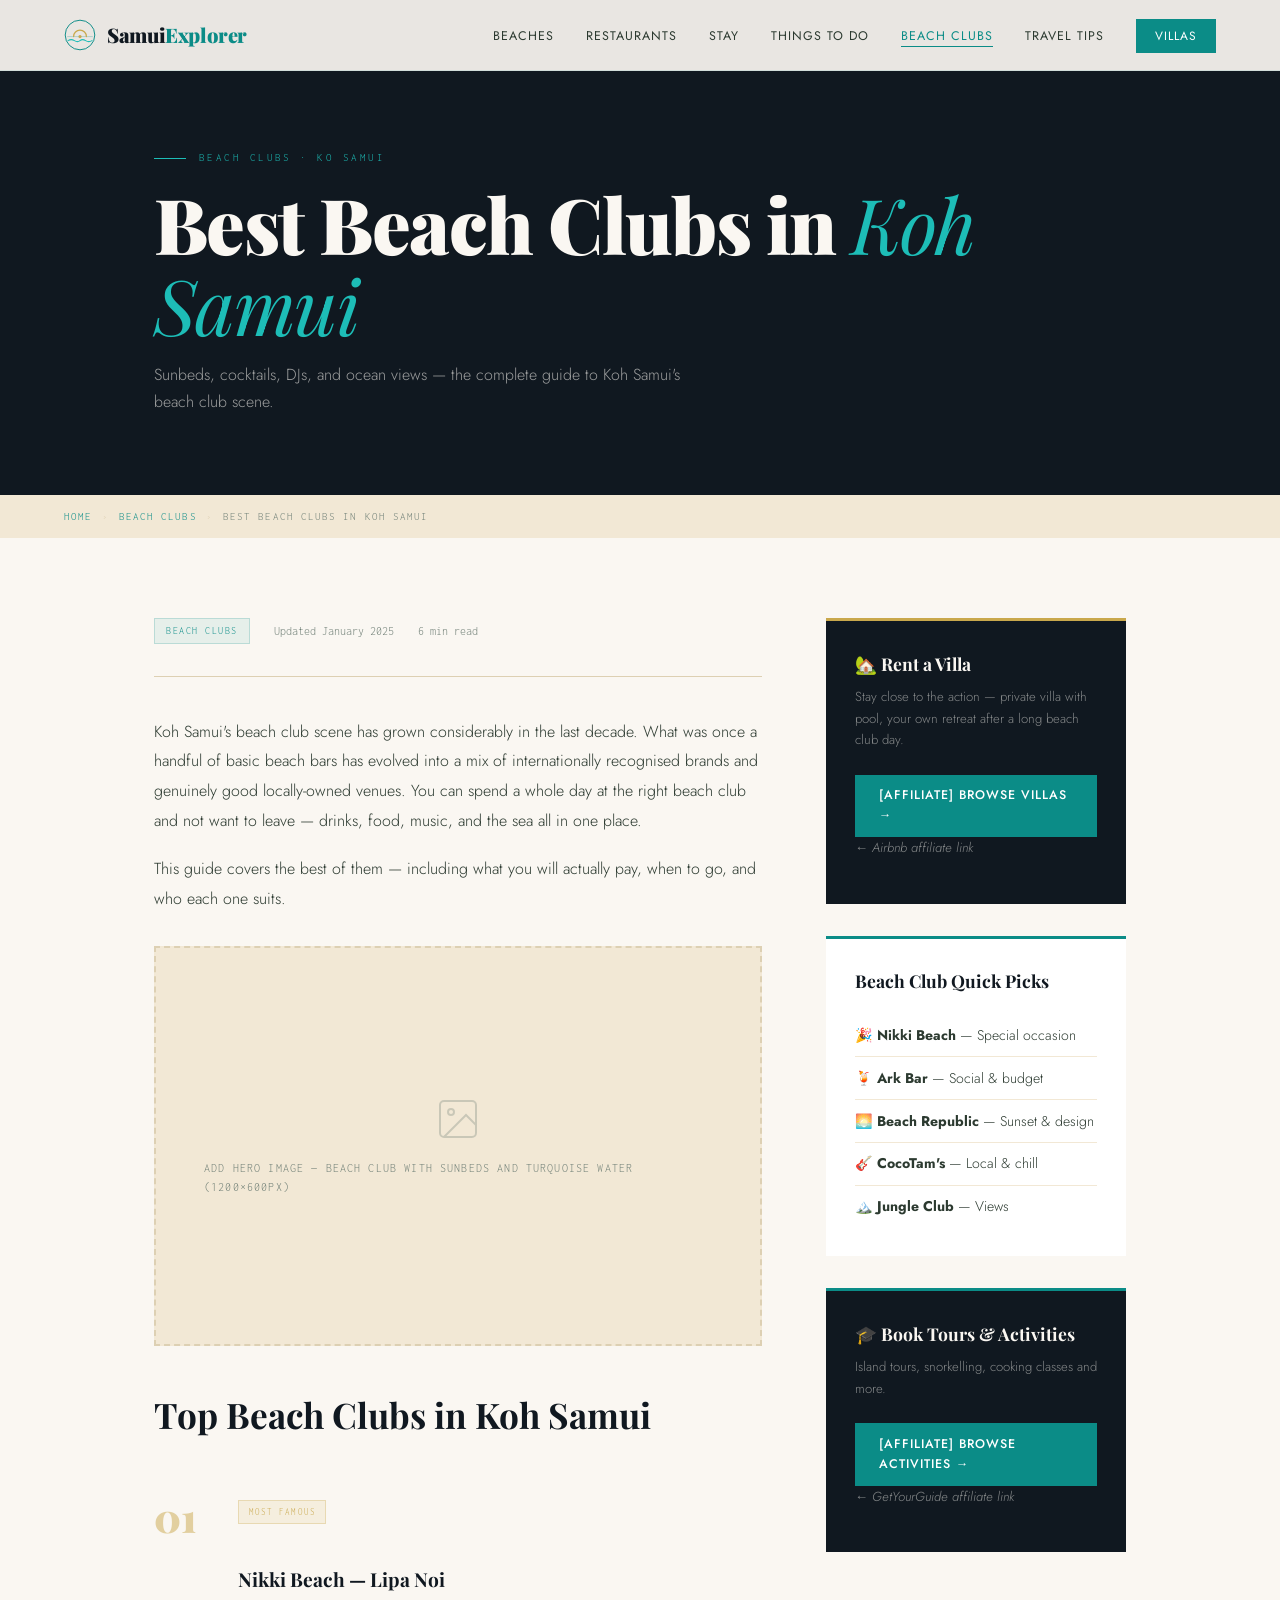
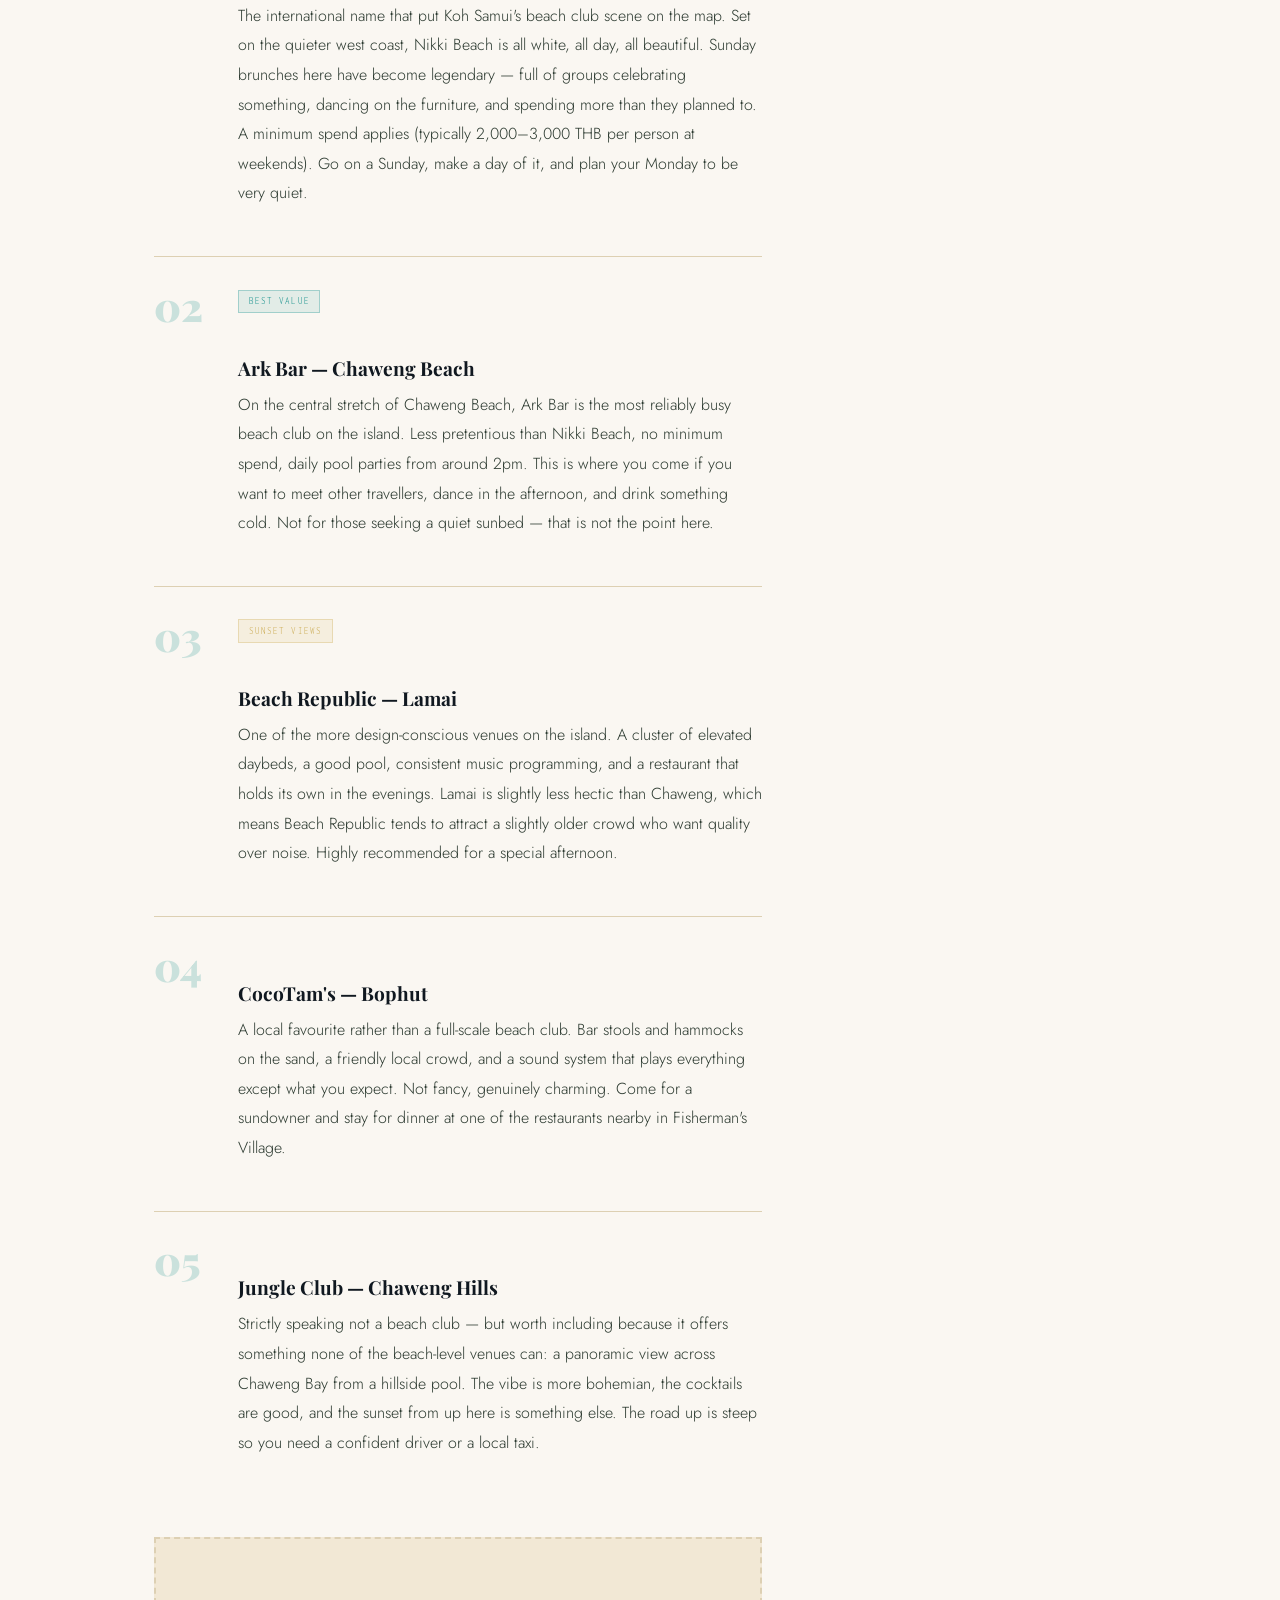
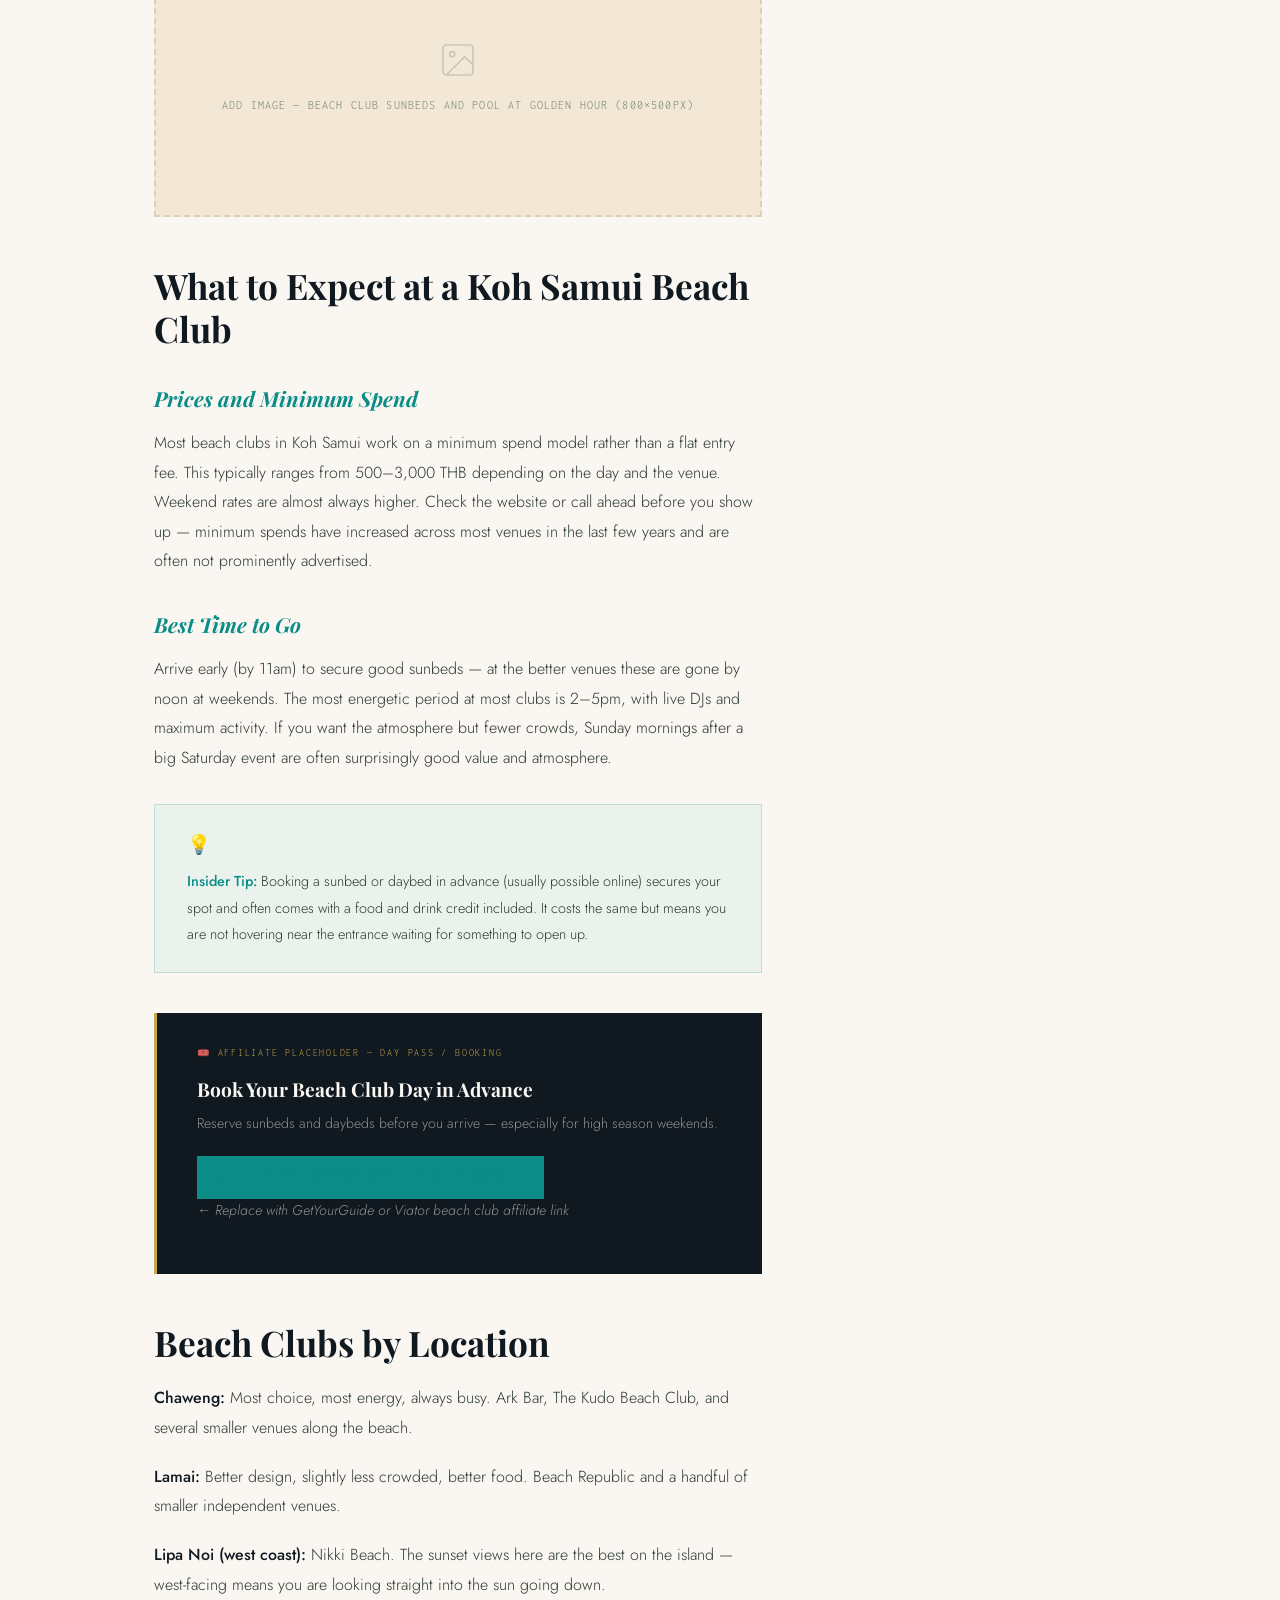
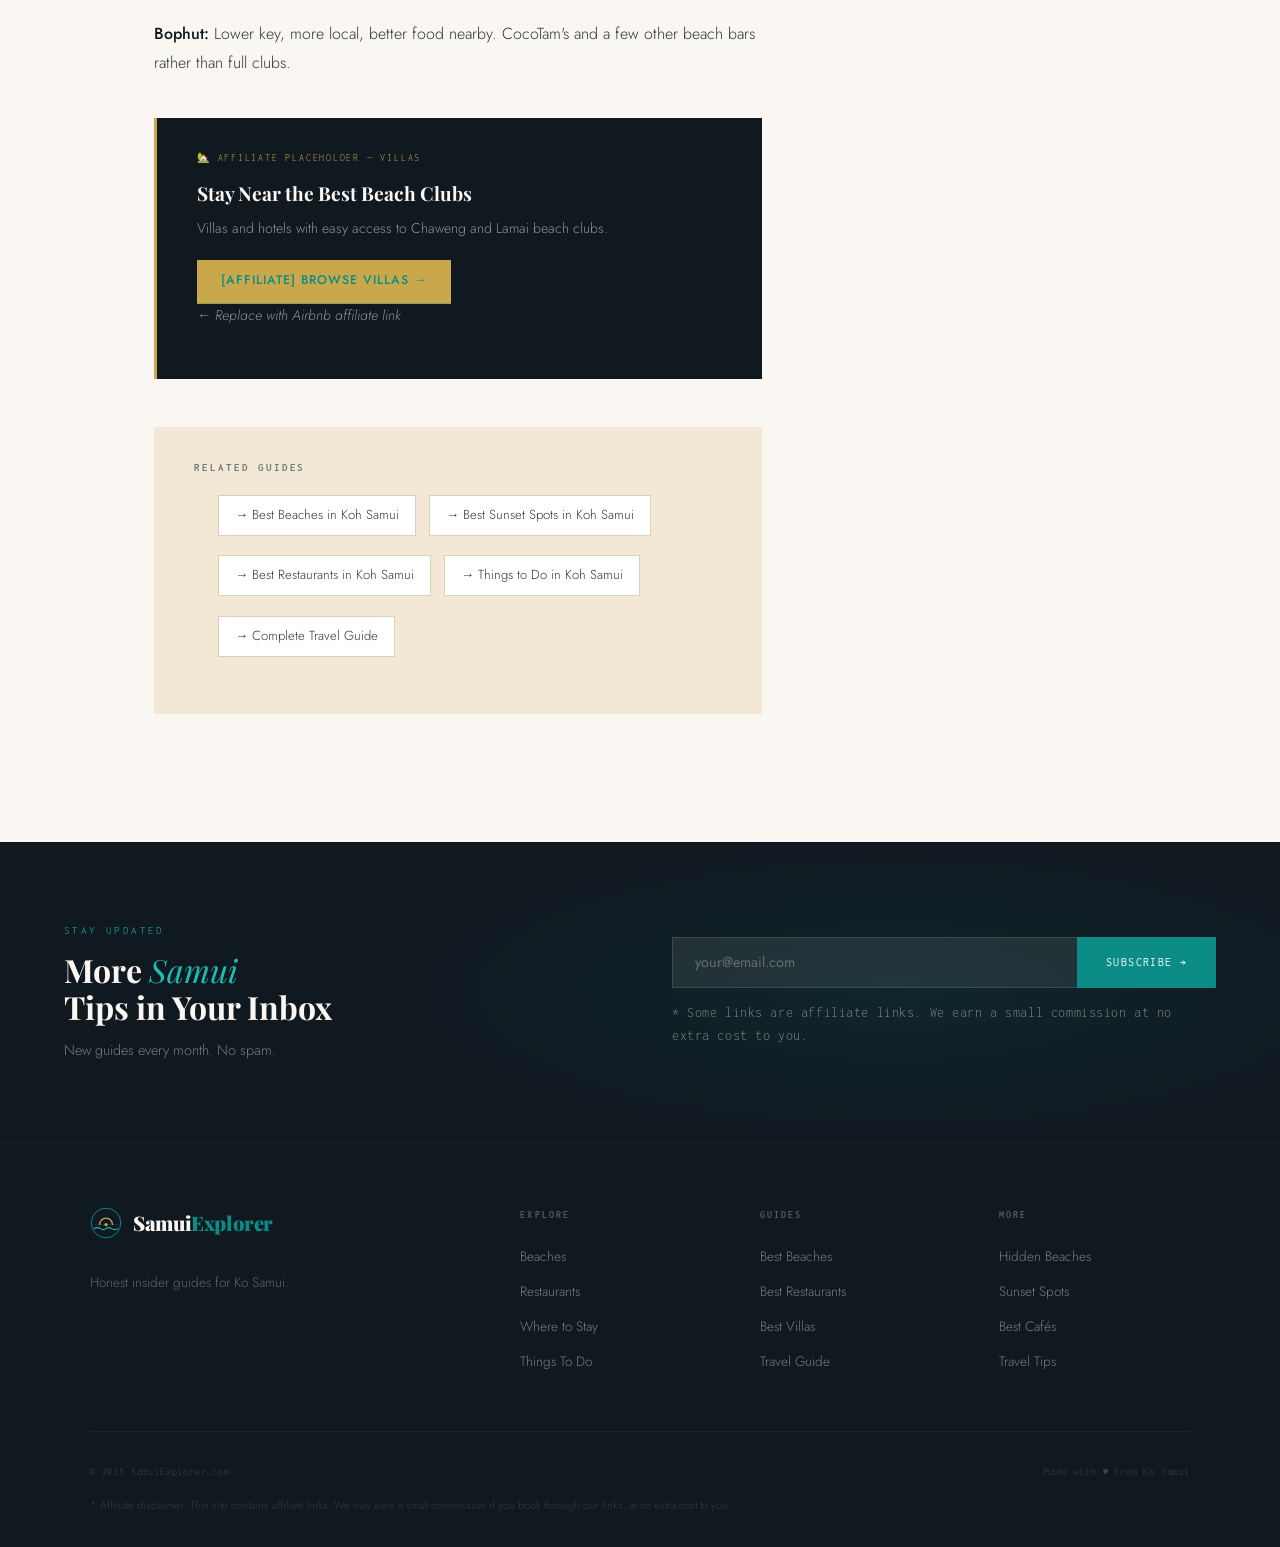
==== blog/best-beaches-koh-samui.htmlbest-beach-clubs-koh-samui.html @ 0ab30846 "Rename best-beach-clubs-koh-samui.html to blog/best-beaches-koh-samui.htmlbest-beach-clubs-koh-samui" ====
<!DOCTYPE html>
<html lang="en">
<head>
  <meta charset="UTF-8"><meta name="viewport" content="width=device-width, initial-scale=1.0">
  <title>Best Beach Clubs in Koh Samui (2025) — Samui Explorer</title>
  <meta name="description" content="The best beach clubs in Koh Samui — from lively all-day parties to chilled sunset sessions. Honest guide with prices and what to expect.">
  <meta name="keywords" content="best beach clubs Koh Samui, beach club Samui, Nikki Beach Samui, Ark Bar, beach party Samui">
  <link rel="canonical" href="https://www.samuiexplorer.com/blog/best-beach-clubs-koh-samui.html">
  <meta property="og:title" content="Best Beach Clubs in Koh Samui (2025) — Samui Explorer">
  <meta property="og:url" content="https://www.samuiexplorer.com/blog/best-beach-clubs-koh-samui.html">
  <meta property="og:type" content="article">
  <link rel="stylesheet" href="../css/style.css">
</head>
<body>
<nav class="nav">
  <a href="../index.html" class="nav-logo">
    <svg viewBox="0 0 40 40" fill="none"><circle cx="20" cy="20" r="18.5" stroke="#0B8C87" stroke-width="1.2"/><line x1="4" y1="22" x2="36" y2="22" stroke="#0B8C87" stroke-width="0.8" opacity="0.4"/><path d="M 12 22 A 8 8 0 0 1 28 22" stroke="#C9A84C" stroke-width="1.6" fill="none" stroke-linecap="round"/><circle cx="20" cy="22" r="2" fill="#C9A84C"/><path d="M 5 27 Q 9 24.5 13 27 Q 17 29.5 20 27 Q 23 24.5 27 27 Q 31 29.5 35 27" stroke="#1DBDB7" stroke-width="1.4" fill="none" stroke-linecap="round"/></svg>
    <span class="nav-wordmark">Samui<span>Explorer</span></span>
  </a>
  <ul class="nav-links">
    <li><a href="../beaches.html">Beaches</a></li>
    <li><a href="../restaurants.html">Restaurants</a></li>
    <li><a href="../where-to-stay.html">Stay</a></li>
    <li><a href="../things-to-do.html">Things To Do</a></li>
    <li><a href="../beach-clubs.html" class="active">Beach Clubs</a></li>
    <li><a href="../travel-tips.html">Travel Tips</a></li>
    <li><a href="../villas.html" class="nav-cta">Villas</a></li>
  </ul>
  <div class="nav-hamburger"><span></span><span></span><span></span></div>
</nav>

<section class="page-hero">
  <div class="page-hero-bg" style="background-image:url('https://images.unsplash.com/photo-1507525428034-b723cf961d3e?w=1400&q=80')"></div>
  <div class="page-hero-content">
    <div class="page-hero-eyebrow">Beach Clubs · Ko Samui</div>
    <h1>Best Beach Clubs in <em>Koh Samui</em></h1>
    <p class="page-hero-desc">Sunbeds, cocktails, DJs, and ocean views — the complete guide to Koh Samui's beach club scene.</p>
  </div>
</section>

<div class="breadcrumb">
  <a href="../index.html">Home</a><span class="breadcrumb-sep">›</span>
  <a href="../beach-clubs.html">Beach Clubs</a><span class="breadcrumb-sep">›</span>
  <span>Best Beach Clubs in Koh Samui</span>
</div>

<div class="main-content">
  <article class="article-body">
    <div style="display:flex;align-items:center;gap:1.5rem;margin-bottom:2.5rem;padding-bottom:2rem;border-bottom:1px solid var(--sand-dk);">
      <span class="tag">Beach Clubs</span>
      <span style="font-family:'Inconsolata',monospace;font-size:0.72rem;color:var(--muted);">Updated January 2025</span>
      <span style="font-family:'Inconsolata',monospace;font-size:0.72rem;color:var(--muted);">6 min read</span>
    </div>

    <p>Koh Samui's beach club scene has grown considerably in the last decade. What was once a handful of basic beach bars has evolved into a mix of internationally recognised brands and genuinely good locally-owned venues. You can spend a whole day at the right beach club and not want to leave — drinks, food, music, and the sea all in one place.</p>
    <p>This guide covers the best of them — including what you will actually pay, when to go, and who each one suits.</p>

    <div class="img-placeholder tall">
      <svg width="48" height="48" viewBox="0 0 24 24" fill="none" stroke="currentColor" stroke-width="1"><rect x="3" y="3" width="18" height="18" rx="2"/><circle cx="8.5" cy="8.5" r="1.5"/><path d="m21 15-5-5L5 21"/></svg>
      <span>Add hero image — beach club with sunbeds and turquoise water (1200×600px)</span>
    </div>

    <h2>Top Beach Clubs in Koh Samui</h2>

    <div class="top-list">
      <div class="top-list-item">
        <div class="top-list-num">01</div>
        <div class="top-list-content">
          <div class="top-list-badge">Most Famous</div>
          <h3>Nikki Beach — Lipa Noi</h3>
          <p>The international name that put Koh Samui's beach club scene on the map. Set on the quieter west coast, Nikki Beach is all white, all day, all beautiful. Sunday brunches here have become legendary — full of groups celebrating something, dancing on the furniture, and spending more than they planned to. A minimum spend applies (typically 2,000–3,000 THB per person at weekends). Go on a Sunday, make a day of it, and plan your Monday to be very quiet.</p>
        </div>
      </div>
      <div class="top-list-item">
        <div class="top-list-num">02</div>
        <div class="top-list-content">
          <div class="top-list-badge teal">Best Value</div>
          <h3>Ark Bar — Chaweng Beach</h3>
          <p>On the central stretch of Chaweng Beach, Ark Bar is the most reliably busy beach club on the island. Less pretentious than Nikki Beach, no minimum spend, daily pool parties from around 2pm. This is where you come if you want to meet other travellers, dance in the afternoon, and drink something cold. Not for those seeking a quiet sunbed — that is not the point here.</p>
        </div>
      </div>
      <div class="top-list-item">
        <div class="top-list-num">03</div>
        <div class="top-list-content">
          <div class="top-list-badge">Sunset Views</div>
          <h3>Beach Republic — Lamai</h3>
          <p>One of the more design-conscious venues on the island. A cluster of elevated daybeds, a good pool, consistent music programming, and a restaurant that holds its own in the evenings. Lamai is slightly less hectic than Chaweng, which means Beach Republic tends to attract a slightly older crowd who want quality over noise. Highly recommended for a special afternoon.</p>
        </div>
      </div>
      <div class="top-list-item">
        <div class="top-list-num">04</div>
        <div class="top-list-content">
          <h3>CocoTam's — Bophut</h3>
          <p>A local favourite rather than a full-scale beach club. Bar stools and hammocks on the sand, a friendly local crowd, and a sound system that plays everything except what you expect. Not fancy, genuinely charming. Come for a sundowner and stay for dinner at one of the restaurants nearby in Fisherman's Village.</p>
        </div>
      </div>
      <div class="top-list-item">
        <div class="top-list-num">05</div>
        <div class="top-list-content">
          <h3>Jungle Club — Chaweng Hills</h3>
          <p>Strictly speaking not a beach club — but worth including because it offers something none of the beach-level venues can: a panoramic view across Chaweng Bay from a hillside pool. The vibe is more bohemian, the cocktails are good, and the sunset from up here is something else. The road up is steep so you need a confident driver or a local taxi.</p>
        </div>
      </div>
    </div>

    <div class="img-placeholder medium">
      <svg width="40" height="40" viewBox="0 0 24 24" fill="none" stroke="currentColor" stroke-width="1"><rect x="3" y="3" width="18" height="18" rx="2"/><circle cx="8.5" cy="8.5" r="1.5"/><path d="m21 15-5-5L5 21"/></svg>
      <span>Add image — beach club sunbeds and pool at golden hour (800×500px)</span>
    </div>

    <h2>What to Expect at a Koh Samui Beach Club</h2>

    <h3>Prices and Minimum Spend</h3>
    <p>Most beach clubs in Koh Samui work on a minimum spend model rather than a flat entry fee. This typically ranges from 500–3,000 THB depending on the day and the venue. Weekend rates are almost always higher. Check the website or call ahead before you show up — minimum spends have increased across most venues in the last few years and are often not prominently advertised.</p>

    <h3>Best Time to Go</h3>
    <p>Arrive early (by 11am) to secure good sunbeds — at the better venues these are gone by noon at weekends. The most energetic period at most clubs is 2–5pm, with live DJs and maximum activity. If you want the atmosphere but fewer crowds, Sunday mornings after a big Saturday event are often surprisingly good value and atmosphere.</p>

    <div class="info-box">
      <div class="info-box-icon">💡</div>
      <p><strong>Insider Tip:</strong> Booking a sunbed or daybed in advance (usually possible online) secures your spot and often comes with a food and drink credit included. It costs the same but means you are not hovering near the entrance waiting for something to open up.</p>
    </div>

    <div class="affiliate-box">
      <div class="affiliate-box-label">🎟️ Affiliate Placeholder — Day Pass / Booking</div>
      <h4>Book Your Beach Club Day in Advance</h4>
      <p>Reserve sunbeds and daybeds before you arrive — especially for high season weekends.</p>
      <a href="#AFFILIATE-GETYOURGUIDE" class="affiliate-btn">[AFFILIATE] Browse Beach Club Passes →</a>
      <p class="affiliate-placeholder">← Replace with GetYourGuide or Viator beach club affiliate link</p>
    </div>

    <h2>Beach Clubs by Location</h2>
    <p><strong>Chaweng:</strong> Most choice, most energy, always busy. Ark Bar, The Kudo Beach Club, and several smaller venues along the beach.</p>
    <p><strong>Lamai:</strong> Better design, slightly less crowded, better food. Beach Republic and a handful of smaller independent venues.</p>
    <p><strong>Lipa Noi (west coast):</strong> Nikki Beach. The sunset views here are the best on the island — west-facing means you are looking straight into the sun going down.</p>
    <p><strong>Bophut:</strong> Lower key, more local, better food nearby. CocoTam's and a few other beach bars rather than full clubs.</p>

    <div class="affiliate-box">
      <div class="affiliate-box-label">🏡 Affiliate Placeholder — Villas</div>
      <h4>Stay Near the Best Beach Clubs</h4>
      <p>Villas and hotels with easy access to Chaweng and Lamai beach clubs.</p>
      <a href="#AFFILIATE-AIRBNB" class="affiliate-btn gold">[AFFILIATE] Browse Villas →</a>
      <p class="affiliate-placeholder">← Replace with Airbnb affiliate link</p>
    </div>

    <div class="internal-links">
      <h4>Related Guides</h4>
      <ul>
        <li><a href="best-beaches-koh-samui.html">→ Best Beaches in Koh Samui</a></li>
        <li><a href="best-sunset-spots-koh-samui.html">→ Best Sunset Spots in Koh Samui</a></li>
        <li><a href="best-restaurants-koh-samui.html">→ Best Restaurants in Koh Samui</a></li>
        <li><a href="things-to-do-koh-samui.html">→ Things to Do in Koh Samui</a></li>
        <li><a href="koh-samui-travel-guide.html">→ Complete Travel Guide</a></li>
      </ul>
    </div>
  </article>

  <aside class="sidebar">
    <div class="sidebar-affiliate">
      <h4>🏡 Rent a Villa</h4>
      <p>Stay close to the action — private villa with pool, your own retreat after a long beach club day.</p>
      <a href="#AFFILIATE-AIRBNB" class="affiliate-btn" style="width:100%;justify-content:center;margin-top:0.5rem;">[AFFILIATE] Browse Villas →</a>
      <p class="affiliate-placeholder">← Airbnb affiliate link</p>
    </div>
    <div class="sidebar-widget">
      <h4>Beach Club Quick Picks</h4>
      <ul>
        <li>🎉 <strong>Nikki Beach</strong> — Special occasion</li>
        <li>🍹 <strong>Ark Bar</strong> — Social & budget</li>
        <li>🌅 <strong>Beach Republic</strong> — Sunset & design</li>
        <li>🎸 <strong>CocoTam's</strong> — Local & chill</li>
        <li>🏔️ <strong>Jungle Club</strong> — Views</li>
      </ul>
    </div>
    <div class="sidebar-affiliate" style="border-top-color:var(--teal);">
      <h4>🎓 Book Tours & Activities</h4>
      <p>Island tours, snorkelling, cooking classes and more.</p>
      <a href="#AFFILIATE-GYG" class="affiliate-btn" style="width:100%;justify-content:center;margin-top:0.5rem;background:var(--teal);">[AFFILIATE] Browse Activities →</a>
      <p class="affiliate-placeholder">← GetYourGuide affiliate link</p>
    </div>
  </aside>
</div>

<div class="newsletter-strip">
  <div><div class="newsletter-eyebrow">Stay Updated</div><h3>More <em>Samui</em><br>Tips in Your Inbox</h3><p>New guides every month. No spam.</p></div>
  <div><div class="nl-form"><input class="nl-input" type="email" placeholder="your@email.com"><button class="nl-btn">Subscribe →</button></div><p class="nl-disclaimer">* Some links are affiliate links. We earn a small commission at no extra cost to you.</p></div>
</div>

<footer class="footer">
  <div class="footer-grid">
    <div class="footer-brand"><a href="../index.html" class="nav-logo" style="margin-bottom:1rem;display:inline-flex;"><svg width="28" height="28" viewBox="0 0 40 40" fill="none"><circle cx="20" cy="20" r="18.5" stroke="#0B8C87" stroke-width="1.2"/><line x1="4" y1="22" x2="36" y2="22" stroke="#0B8C87" stroke-width="0.8" opacity="0.4"/><path d="M 12 22 A 8 8 0 0 1 28 22" stroke="#C9A84C" stroke-width="1.6" fill="none" stroke-linecap="round"/><circle cx="20" cy="22" r="2" fill="#C9A84C"/><path d="M 5 27 Q 9 24.5 13 27 Q 17 29.5 20 27 Q 23 24.5 27 27 Q 31 29.5 35 27" stroke="#1DBDB7" stroke-width="1.4" fill="none" stroke-linecap="round"/></svg><span class="nav-wordmark" style="color:var(--cream);">Samui<span>Explorer</span></span></a><p>Honest insider guides for Ko Samui.</p></div>
    <div class="footer-col"><h5>Explore</h5><ul><li><a href="../beaches.html">Beaches</a></li><li><a href="../restaurants.html">Restaurants</a></li><li><a href="../where-to-stay.html">Where to Stay</a></li><li><a href="../things-to-do.html">Things To Do</a></li></ul></div>
    <div class="footer-col"><h5>Guides</h5><ul><li><a href="best-beaches-koh-samui.html">Best Beaches</a></li><li><a href="best-restaurants-koh-samui.html">Best Restaurants</a></li><li><a href="best-villas-koh-samui.html">Best Villas</a></li><li><a href="koh-samui-travel-guide.html">Travel Guide</a></li></ul></div>
    <div class="footer-col"><h5>More</h5><ul><li><a href="hidden-beaches-koh-samui.html">Hidden Beaches</a></li><li><a href="best-sunset-spots-koh-samui.html">Sunset Spots</a></li><li><a href="best-cafes-koh-samui.html">Best Cafés</a></li><li><a href="../travel-tips.html">Travel Tips</a></li></ul></div>
  </div>
  <div class="footer-bottom"><span>© 2025 SamuiExplorer.com</span><span>Made with ♥ from Ko Samui</span></div>
  <p class="footer-disclaimer">* Affiliate disclaimer: This site contains affiliate links. We may earn a small commission if you book through our links, at no extra cost to you.</p>
</footer>
<script src="../js/main.js"></script>
</body>
</html>
---- css/style.css ----
/* ═══════════════════════════════════════════
   SAMUI EXPLORER — Global Stylesheet
   samuiexplorer.com
═══════════════════════════════════════════ */

@import url('https://fonts.googleapis.com/css2?family=Playfair+Display:ital,wght@0,400;0,700;0,900;1,400;1,700&family=Jost:wght@200;300;400;500&family=Inconsolata:wght@400;500&display=swap');

:root {
  --teal:     #0B8C87;
  --teal-lt:  #1DBDB7;
  --sand:     #F2E8D5;
  --sand-dk:  #DDD0B3;
  --coral:    #D95F3B;
  --gold:     #C9A84C;
  --night:    #101820;
  --night2:   #1C2B35;
  --cream:    #FAF7F2;
  --muted:    #6E7E75;
  --text:     #2C3A30;
}

/* ── RESET ── */
*, *::before, *::after { margin:0; padding:0; box-sizing:border-box; }
html { scroll-behavior:smooth; font-size:16px; }
body { background:var(--cream); color:var(--text); font-family:'Jost',sans-serif; font-weight:300; line-height:1.6; }
img { max-width:100%; display:block; }
a { color:var(--teal); text-decoration:none; }
a:hover { color:var(--teal-lt); }

/* ── NAVIGATION ── */
.nav {
  position:fixed; top:0; left:0; right:0; z-index:200;
  display:flex; justify-content:space-between; align-items:center;
  padding:1.2rem 4rem;
  background:rgba(250,247,242,0.93);
  backdrop-filter:blur(16px);
  border-bottom:1px solid rgba(11,140,135,0.1);
  transition:box-shadow 0.3s;
}
.nav.scrolled { box-shadow:0 2px 20px rgba(16,24,32,0.08); }

.nav-logo { display:flex; align-items:center; gap:0.7rem; text-decoration:none; }
.nav-logo svg { width:32px; height:32px; }
.nav-wordmark { font-family:'Playfair Display',serif; font-weight:900; font-size:1.25rem; color:var(--night); letter-spacing:-0.02em; }
.nav-wordmark span { color:var(--teal); }

.nav-links { list-style:none; display:flex; gap:2rem; align-items:center; }
.nav-links a {
  font-size:0.78rem; letter-spacing:0.08em; text-transform:uppercase;
  color:var(--text); text-decoration:none; font-weight:400;
  position:relative; padding-bottom:2px;
  transition:color 0.2s;
}
.nav-links a::after {
  content:''; position:absolute; bottom:0; left:0; right:0;
  height:1px; background:var(--teal);
  transform:scaleX(0); transition:transform 0.25s;
}
.nav-links a:hover { color:var(--teal); }
.nav-links a:hover::after, .nav-links a.active::after { transform:scaleX(1); }
.nav-links a.active { color:var(--teal); }

.nav-cta {
  background:var(--teal); color:white !important;
  padding:0.5rem 1.2rem !important;
  font-size:0.75rem !important;
  transition:background 0.2s !important;
}
.nav-cta:hover { background:var(--teal-lt) !important; }
.nav-cta::after { display:none !important; }

.nav-hamburger { display:none; flex-direction:column; gap:5px; cursor:pointer; padding:4px; }
.nav-hamburger span { display:block; width:22px; height:1.5px; background:var(--night); transition:all 0.3s; }

/* ── PAGE HERO ── */
.page-hero {
  min-height:55vh;
  background:var(--night);
  position:relative; overflow:hidden;
  display:flex; align-items:flex-end;
  padding-bottom:5rem;
  padding-top:8rem;
}
.page-hero-bg {
  position:absolute; inset:0;
  background-size:cover; background-position:center;
}
.page-hero-bg::after {
  content:''; position:absolute; inset:0;
  background:linear-gradient(to top, rgba(16,24,32,0.85) 0%, rgba(16,24,32,0.4) 60%, rgba(16,24,32,0.3) 100%);
}
.page-hero-content {
  position:relative; z-index:2;
  max-width:1100px; margin:0 auto; padding:0 4rem; width:100%;
}
.page-hero-eyebrow {
  font-family:'Inconsolata',monospace;
  font-size:0.7rem; letter-spacing:0.22em; text-transform:uppercase;
  color:var(--teal-lt); margin-bottom:1rem;
  display:flex; align-items:center; gap:0.8rem;
}
.page-hero-eyebrow::before { content:''; display:block; width:32px; height:1px; background:currentColor; }
.page-hero h1 {
  font-family:'Playfair Display',serif;
  font-size:clamp(2.5rem,6vw,5rem); font-weight:900;
  color:var(--cream); line-height:1.05; letter-spacing:-0.02em;
}
.page-hero h1 em { font-style:italic; font-weight:400; color:var(--teal-lt); }
.page-hero-desc {
  margin-top:1rem; font-size:1rem;
  color:rgba(250,247,242,0.6); max-width:560px; line-height:1.7;
}

/* ── BREADCRUMB ── */
.breadcrumb {
  background:var(--sand); padding:0.8rem 4rem;
  font-family:'Inconsolata',monospace;
  font-size:0.68rem; letter-spacing:0.1em; text-transform:uppercase;
  color:var(--muted);
  display:flex; align-items:center; gap:0.6rem;
  max-width:100%;
}
.breadcrumb a { color:var(--teal); }
.breadcrumb-sep { color:var(--sand-dk); }

/* ── MAIN CONTENT WRAPPER ── */
.main-content {
  max-width:1100px; margin:0 auto;
  padding:5rem 4rem;
  display:grid; grid-template-columns:1fr 300px; gap:4rem;
}
.main-content.full-width { grid-template-columns:1fr; }

/* ── ARTICLE BODY ── */
.article-body h2 {
  font-family:'Playfair Display',serif;
  font-size:clamp(1.6rem,3vw,2.2rem); font-weight:700;
  color:var(--night); margin:3rem 0 1.2rem;
  line-height:1.2;
}
.article-body h3 {
  font-family:'Playfair Display',serif;
  font-size:1.3rem; font-weight:700; font-style:italic;
  color:var(--teal); margin:2rem 0 0.8rem;
}
.article-body p { font-size:1rem; color:var(--text); line-height:1.85; margin-bottom:1.2rem; }
.article-body ul, .article-body ol { margin:1.2rem 0 1.2rem 1.5rem; }
.article-body li { font-size:1rem; line-height:1.75; color:var(--text); margin-bottom:0.4rem; }
.article-body strong { font-weight:500; color:var(--night); }
.article-body a { color:var(--teal); border-bottom:1px solid rgba(11,140,135,0.3); }
.article-body a:hover { border-bottom-color:var(--teal); }
.article-body hr { border:none; border-top:1px solid var(--sand-dk); margin:3rem 0; }

/* ── IMAGE PLACEHOLDER ── */
.img-placeholder {
  width:100%; background:var(--sand);
  border:2px dashed var(--sand-dk);
  display:flex; flex-direction:column;
  align-items:center; justify-content:center;
  gap:0.5rem; padding:3rem;
  margin:2rem 0;
  color:var(--muted);
  font-family:'Inconsolata',monospace;
  font-size:0.72rem; letter-spacing:0.1em; text-transform:uppercase;
}
.img-placeholder.tall { min-height:400px; }
.img-placeholder.medium { min-height:280px; }
.img-placeholder.small { min-height:180px; }
.img-placeholder svg { opacity:0.3; margin-bottom:0.5rem; }

/* ── AFFILIATE BOX ── */
.affiliate-box {
  background:var(--night);
  padding:2rem 2.5rem;
  margin:2.5rem 0;
  border-left:3px solid var(--gold);
}
.affiliate-box-label {
  font-family:'Inconsolata',monospace;
  font-size:0.62rem; letter-spacing:0.18em; text-transform:uppercase;
  color:var(--gold); margin-bottom:0.8rem;
}
.affiliate-box h4 {
  font-family:'Playfair Display',serif;
  font-size:1.2rem; font-weight:700; color:var(--cream);
  margin-bottom:0.5rem;
}
.affiliate-box p { font-size:0.88rem; color:rgba(250,247,242,0.55); line-height:1.7; margin-bottom:1.2rem; }
.affiliate-btn {
  display:inline-flex; align-items:center; gap:0.5rem;
  background:var(--teal); color:white;
  padding:0.7rem 1.5rem; font-size:0.78rem;
  letter-spacing:0.08em; text-transform:uppercase;
  font-weight:500; transition:background 0.2s;
}
.affiliate-btn:hover { background:var(--teal-lt); color:white; }
.affiliate-btn.gold { background:var(--gold); }
.affiliate-btn.gold:hover { background:#d4a830; }
.affiliate-placeholder { color:rgba(250,247,242,0.3); font-style:italic; font-size:0.8rem; }

/* ── INFO BOX ── */
.info-box {
  background:rgba(11,140,135,0.06);
  border:1px solid rgba(11,140,135,0.2);
  padding:1.5rem 2rem; margin:2rem 0;
}
.info-box-icon { font-size:1.2rem; margin-bottom:0.5rem; }
.info-box p { font-size:0.9rem; color:var(--text); margin:0; }
.info-box strong { color:var(--teal); }

/* ── TOP 5 LIST ── */
.top-list { margin:2rem 0; }
.top-list-item {
  display:grid; grid-template-columns:60px 1fr;
  gap:1.5rem; padding:1.8rem 0;
  border-bottom:1px solid var(--sand-dk);
  align-items:start;
}
.top-list-item:last-child { border-bottom:none; }
.top-list-num {
  font-family:'Playfair Display',serif;
  font-size:2.5rem; font-weight:900;
  color:rgba(11,140,135,0.2); line-height:1;
}
.top-list-item:first-child .top-list-num { color:rgba(201,168,76,0.5); }
.top-list-content h3 {
  font-family:'Playfair Display',serif;
  font-size:1.2rem; font-weight:700;
  color:var(--night); margin-bottom:0.4rem;
  font-style:normal;
}
.top-list-badge {
  display:inline-block;
  font-family:'Inconsolata',monospace;
  font-size:0.58rem; letter-spacing:0.12em; text-transform:uppercase;
  padding:0.2rem 0.6rem; margin-bottom:0.5rem;
  background:rgba(201,168,76,0.12); color:var(--gold);
  border:1px solid rgba(201,168,76,0.3);
}
.top-list-badge.teal { background:rgba(11,140,135,0.1); color:var(--teal); border-color:rgba(11,140,135,0.3); }

/* ── SIDEBAR ── */
.sidebar { display:flex; flex-direction:column; gap:2rem; }

.sidebar-widget {
  background:white;
  padding:1.8rem;
  border-top:3px solid var(--teal);
}
.sidebar-widget h4 {
  font-family:'Playfair Display',serif;
  font-size:1.1rem; font-weight:700;
  color:var(--night); margin-bottom:1.2rem;
}
.sidebar-widget ul { list-style:none; }
.sidebar-widget ul li {
  padding:0.6rem 0;
  border-bottom:1px solid var(--sand);
  font-size:0.88rem;
}
.sidebar-widget ul li:last-child { border-bottom:none; }
.sidebar-widget ul li a { color:var(--text); }
.sidebar-widget ul li a:hover { color:var(--teal); }

.sidebar-affiliate {
  background:var(--night); padding:1.8rem;
  border-top:3px solid var(--gold);
}
.sidebar-affiliate h4 { font-family:'Playfair Display',serif; font-size:1.1rem; color:var(--cream); margin-bottom:0.5rem; }
.sidebar-affiliate p { font-size:0.82rem; color:rgba(250,247,242,0.5); line-height:1.65; margin-bottom:1rem; }

/* ── CARD GRID ── */
.card-grid {
  display:grid; grid-template-columns:repeat(3,1fr);
  gap:1.5rem; margin:3rem 0;
}
.card-grid.two-col { grid-template-columns:repeat(2,1fr); }

.card {
  background:white; overflow:hidden;
  transition:transform 0.25s, box-shadow 0.25s;
  cursor:pointer;
}
.card:hover { transform:translateY(-4px); box-shadow:0 12px 32px rgba(16,24,32,0.08); }
.card-img {
  height:200px; background:var(--sand);
  position:relative; overflow:hidden;
}
.card-img img { width:100%; height:100%; object-fit:cover; }
.card-body { padding:1.4rem; }
.card-tag {
  font-family:'Inconsolata',monospace;
  font-size:0.62rem; letter-spacing:0.15em; text-transform:uppercase;
  color:var(--coral); margin-bottom:0.5rem; display:block;
}
.card h3 { font-family:'Playfair Display',serif; font-size:1.15rem; font-weight:700; color:var(--night); line-height:1.2; margin-bottom:0.5rem; }
.card p { font-size:0.84rem; color:var(--muted); line-height:1.65; }
.card-footer { padding:1rem 1.4rem; border-top:1px solid var(--sand); display:flex; justify-content:space-between; font-size:0.78rem; color:var(--muted); }
.card-footer a { color:var(--teal); font-weight:500; }

/* ── INTERNAL LINK BLOCK ── */
.internal-links {
  background:var(--sand); padding:2rem 2.5rem; margin:3rem 0;
}
.internal-links h4 {
  font-family:'Inconsolata',monospace;
  font-size:0.68rem; letter-spacing:0.18em; text-transform:uppercase;
  color:var(--muted); margin-bottom:1rem;
}
.internal-links ul { list-style:none; display:flex; flex-wrap:wrap; gap:0.8rem; }
.internal-links ul li a {
  display:inline-flex; align-items:center; gap:0.4rem;
  background:white; padding:0.5rem 1rem;
  font-size:0.82rem; color:var(--text); border:1px solid var(--sand-dk);
  transition:all 0.2s;
}
.internal-links ul li a:hover { border-color:var(--teal); color:var(--teal); background:rgba(11,140,135,0.04); }

/* ── CATEGORY HERO CARDS (homepage) ── */
.category-grid {
  display:grid; grid-template-columns:repeat(4,1fr);
  gap:2px; margin:0;
}
.category-card {
  position:relative; height:280px;
  overflow:hidden; cursor:pointer;
  display:flex; align-items:flex-end;
}
.category-card-bg {
  position:absolute; inset:0;
  background-size:cover; background-position:center;
  transition:transform 0.5s;
}
.category-card:hover .category-card-bg { transform:scale(1.05); }
.category-card::after {
  content:''; position:absolute; inset:0;
  background:linear-gradient(to top, rgba(16,24,32,0.75) 0%, rgba(16,24,32,0.1) 60%);
  transition:opacity 0.3s;
}
.category-card:hover::after { opacity:0.85; }
.category-card-body {
  position:relative; z-index:2;
  padding:1.5rem; color:white;
}
.category-card-tag {
  font-family:'Inconsolata',monospace;
  font-size:0.6rem; letter-spacing:0.2em; text-transform:uppercase;
  color:var(--teal-lt); margin-bottom:0.3rem; display:block;
}
.category-card h3 {
  font-family:'Playfair Display',serif;
  font-size:1.3rem; font-weight:700;
}
.category-card-arrow {
  position:absolute; top:1.2rem; right:1.2rem;
  z-index:2; width:32px; height:32px;
  border:1px solid rgba(255,255,255,0.3);
  display:flex; align-items:center; justify-content:center;
  color:white; font-size:0.9rem;
  opacity:0; transition:opacity 0.3s;
}
.category-card:hover .category-card-arrow { opacity:1; }

/* ── NEWSLETTER STRIP ── */
.newsletter-strip {
  background:var(--night);
  padding:5rem 4rem;
  display:grid; grid-template-columns:1fr 1fr;
  gap:4rem; align-items:center;
  position:relative; overflow:hidden;
}
.newsletter-strip::before {
  content:''; position:absolute; inset:0;
  background:radial-gradient(ellipse 60% 80% at 70% 50%, rgba(11,140,135,0.12) 0%, transparent 65%);
}
.newsletter-strip > * { position:relative; z-index:1; }
.newsletter-eyebrow {
  font-family:'Inconsolata',monospace;
  font-size:0.68rem; letter-spacing:0.22em; text-transform:uppercase;
  color:var(--teal-lt); margin-bottom:0.8rem;
}
.newsletter-strip h3 {
  font-family:'Playfair Display',serif;
  font-size:2rem; font-weight:700; color:var(--cream); line-height:1.15;
}
.newsletter-strip h3 em { font-style:italic; font-weight:400; color:var(--teal-lt); }
.newsletter-strip p { color:rgba(250,247,242,0.45); font-size:0.9rem; margin-top:0.8rem; }
.nl-form { display:flex; gap:0; }
.nl-input {
  flex:1; padding:0.9rem 1.4rem;
  background:rgba(250,247,242,0.08); border:1px solid rgba(250,247,242,0.12);
  border-right:none; color:var(--cream);
  font-family:'Jost',sans-serif; font-size:0.9rem;
  outline:none; transition:border-color 0.2s;
}
.nl-input:focus { border-color:var(--teal); }
.nl-input::placeholder { color:rgba(250,247,242,0.3); }
.nl-btn {
  padding:0.9rem 1.8rem; background:var(--teal); color:white;
  border:none; font-family:'Inconsolata',monospace;
  font-size:0.72rem; letter-spacing:0.12em; text-transform:uppercase;
  cursor:pointer; white-space:nowrap; transition:background 0.2s;
}
.nl-btn:hover { background:var(--teal-lt); }
.nl-disclaimer { font-size:0.72rem; color:rgba(250,247,242,0.2); margin-top:0.8rem; font-family:'Inconsolata',monospace; letter-spacing:0.04em; }

/* ── FOOTER ── */
.footer {
  background:var(--night);
  border-top:1px solid rgba(11,140,135,0.12);
  padding:4rem 4rem 2rem;
}
.footer-grid {
  display:grid; grid-template-columns:2fr 1fr 1fr 1fr;
  gap:3rem; max-width:1100px; margin:0 auto 3rem;
}
.footer-brand p { font-size:0.85rem; color:rgba(250,247,242,0.35); line-height:1.75; margin-top:1rem; max-width:280px; }
.footer-col h5 {
  font-family:'Inconsolata',monospace;
  font-size:0.65rem; letter-spacing:0.2em; text-transform:uppercase;
  color:rgba(250,247,242,0.3); margin-bottom:1.2rem;
}
.footer-col ul { list-style:none; }
.footer-col ul li { margin-bottom:0.6rem; }
.footer-col ul li a { font-size:0.85rem; color:rgba(250,247,242,0.45); transition:color 0.2s; }
.footer-col ul li a:hover { color:var(--teal-lt); }
.footer-bottom {
  max-width:1100px; margin:0 auto;
  padding-top:2rem; border-top:1px solid rgba(250,247,242,0.06);
  display:flex; justify-content:space-between; align-items:center;
  font-family:'Inconsolata',monospace; font-size:0.65rem;
  letter-spacing:0.08em; color:rgba(250,247,242,0.2);
}
.footer-disclaimer { font-size:0.7rem; color:rgba(250,247,242,0.15); margin-top:1rem; max-width:1100px; margin-left:auto; margin-right:auto; line-height:1.6; }

/* ── BUTTONS ── */
.btn { display:inline-flex; align-items:center; gap:0.5rem; padding:0.8rem 1.8rem; font-size:0.78rem; letter-spacing:0.1em; text-transform:uppercase; font-weight:500; transition:all 0.25s; text-decoration:none; border:none; cursor:pointer; }
.btn-primary { background:var(--teal); color:white; }
.btn-primary:hover { background:var(--teal-lt); color:white; }
.btn-outline { background:transparent; color:var(--teal); border:1px solid var(--teal); }
.btn-outline:hover { background:var(--teal); color:white; }
.btn-dark { background:var(--night); color:var(--cream); }
.btn-dark:hover { background:var(--night2); color:var(--cream); }

/* ── TAGS ── */
.tag {
  display:inline-block; font-family:'Inconsolata',monospace;
  font-size:0.62rem; letter-spacing:0.15em; text-transform:uppercase;
  padding:0.25rem 0.7rem;
  background:rgba(11,140,135,0.08); color:var(--teal);
  border:1px solid rgba(11,140,135,0.2);
}
.tag.coral { background:rgba(217,95,59,0.08); color:var(--coral); border-color:rgba(217,95,59,0.2); }
.tag.gold  { background:rgba(201,168,76,0.1); color:var(--gold); border-color:rgba(201,168,76,0.25); }

/* ── SECTION HEADERS ── */
.section-header { margin-bottom:3rem; }
.section-eyebrow {
  font-family:'Inconsolata',monospace;
  font-size:0.68rem; letter-spacing:0.22em; text-transform:uppercase;
  color:var(--teal); margin-bottom:0.8rem; display:flex; align-items:center; gap:0.8rem;
}
.section-eyebrow::before { content:''; display:block; width:28px; height:1px; background:currentColor; }
.section-title {
  font-family:'Playfair Display',serif;
  font-size:clamp(2rem,4vw,3rem); font-weight:700;
  color:var(--night); line-height:1.1;
}
.section-title em { font-style:italic; font-weight:400; color:var(--teal); }
.section-lead { font-size:1rem; color:var(--muted); max-width:560px; line-height:1.8; margin-top:0.8rem; }

/* ── RESPONSIVE ── */
@media(max-width:1024px) {
  .nav { padding:1.2rem 2rem; }
  .main-content { padding:3rem 2rem; grid-template-columns:1fr; }
  .card-grid { grid-template-columns:repeat(2,1fr); }
  .category-grid { grid-template-columns:repeat(2,1fr); }
  .footer-grid { grid-template-columns:1fr 1fr; }
  .newsletter-strip { grid-template-columns:1fr; gap:2rem; padding:3rem 2rem; }
  .page-hero-content { padding:0 2rem; }
  .breadcrumb { padding:0.8rem 2rem; }
}
@media(max-width:768px) {
  .nav-links { display:none; }
  .nav-hamburger { display:flex; }
  .nav { padding:1rem 1.5rem; }
  .card-grid { grid-template-columns:1fr; }
  .category-grid { grid-template-columns:1fr 1fr; }
  .footer-grid { grid-template-columns:1fr; }
  .page-hero h1 { font-size:2.5rem; }
  .footer-bottom { flex-direction:column; gap:0.5rem; text-align:center; }
}
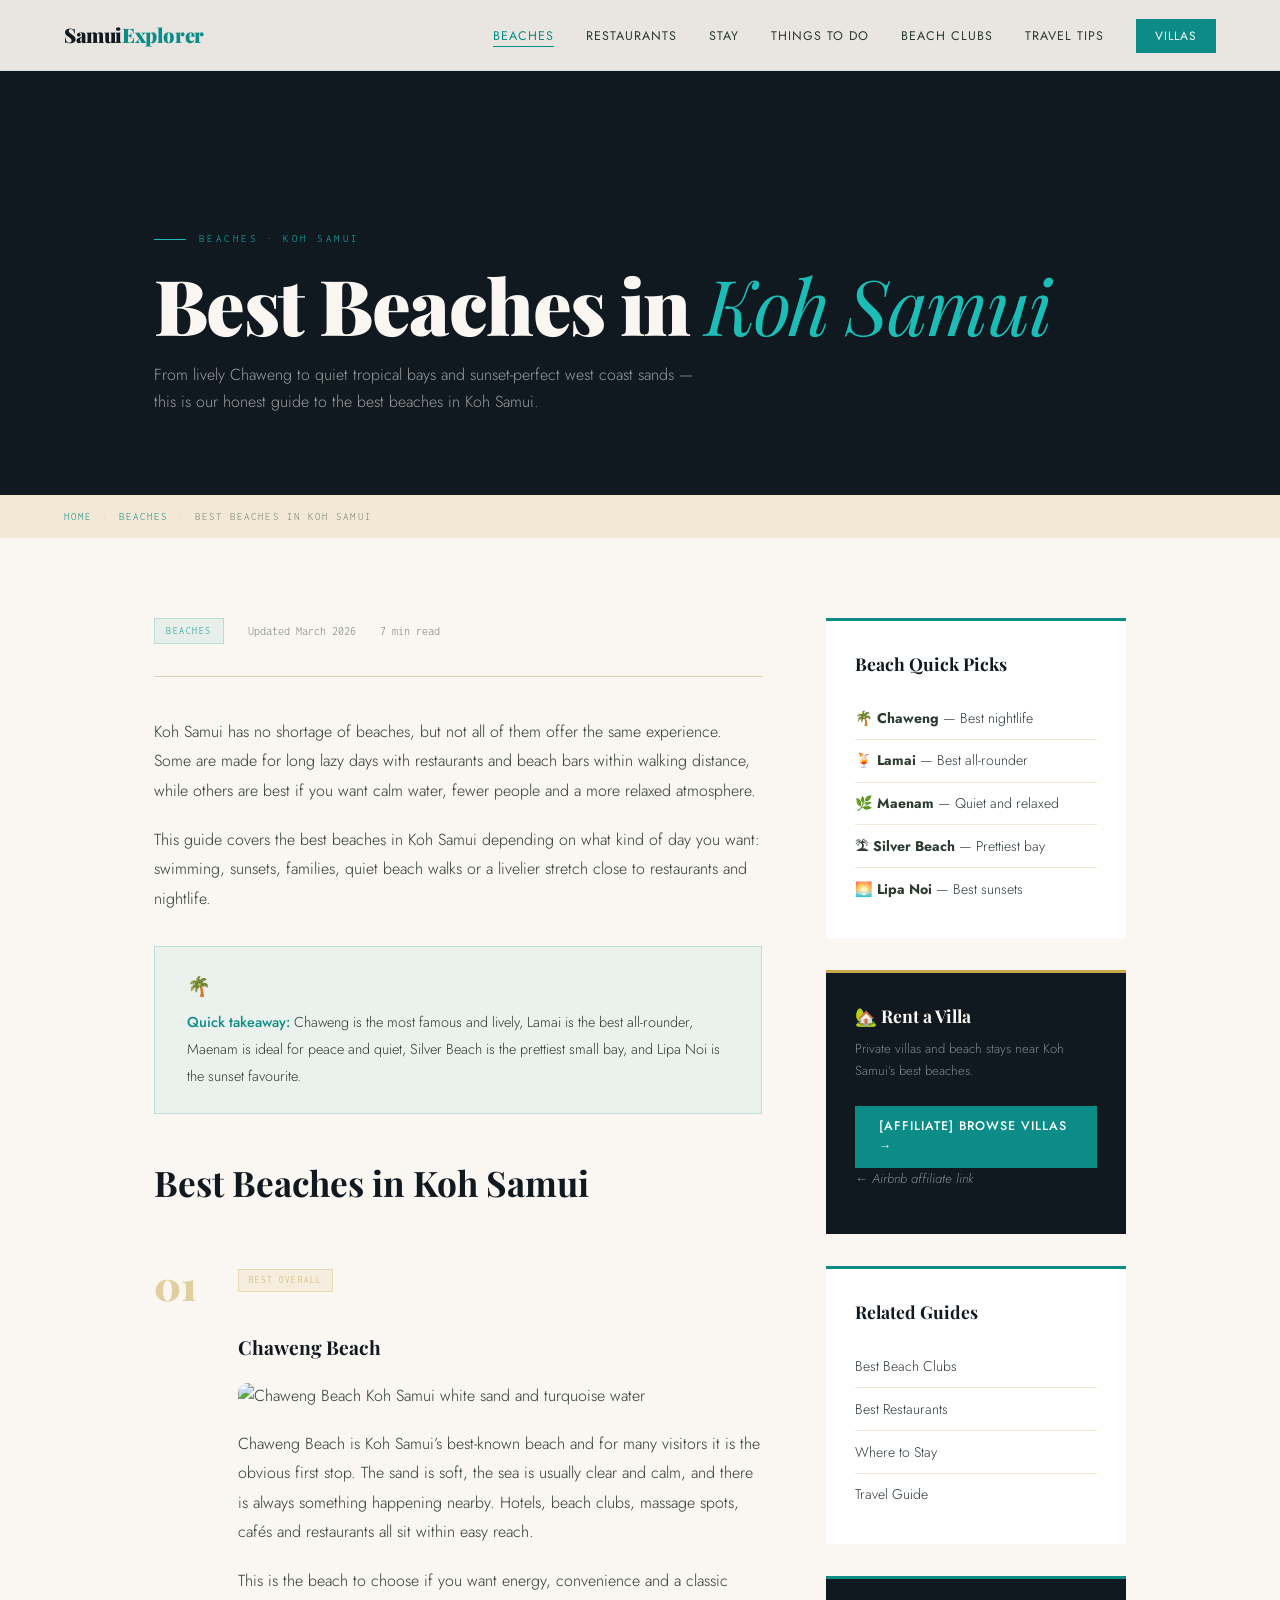
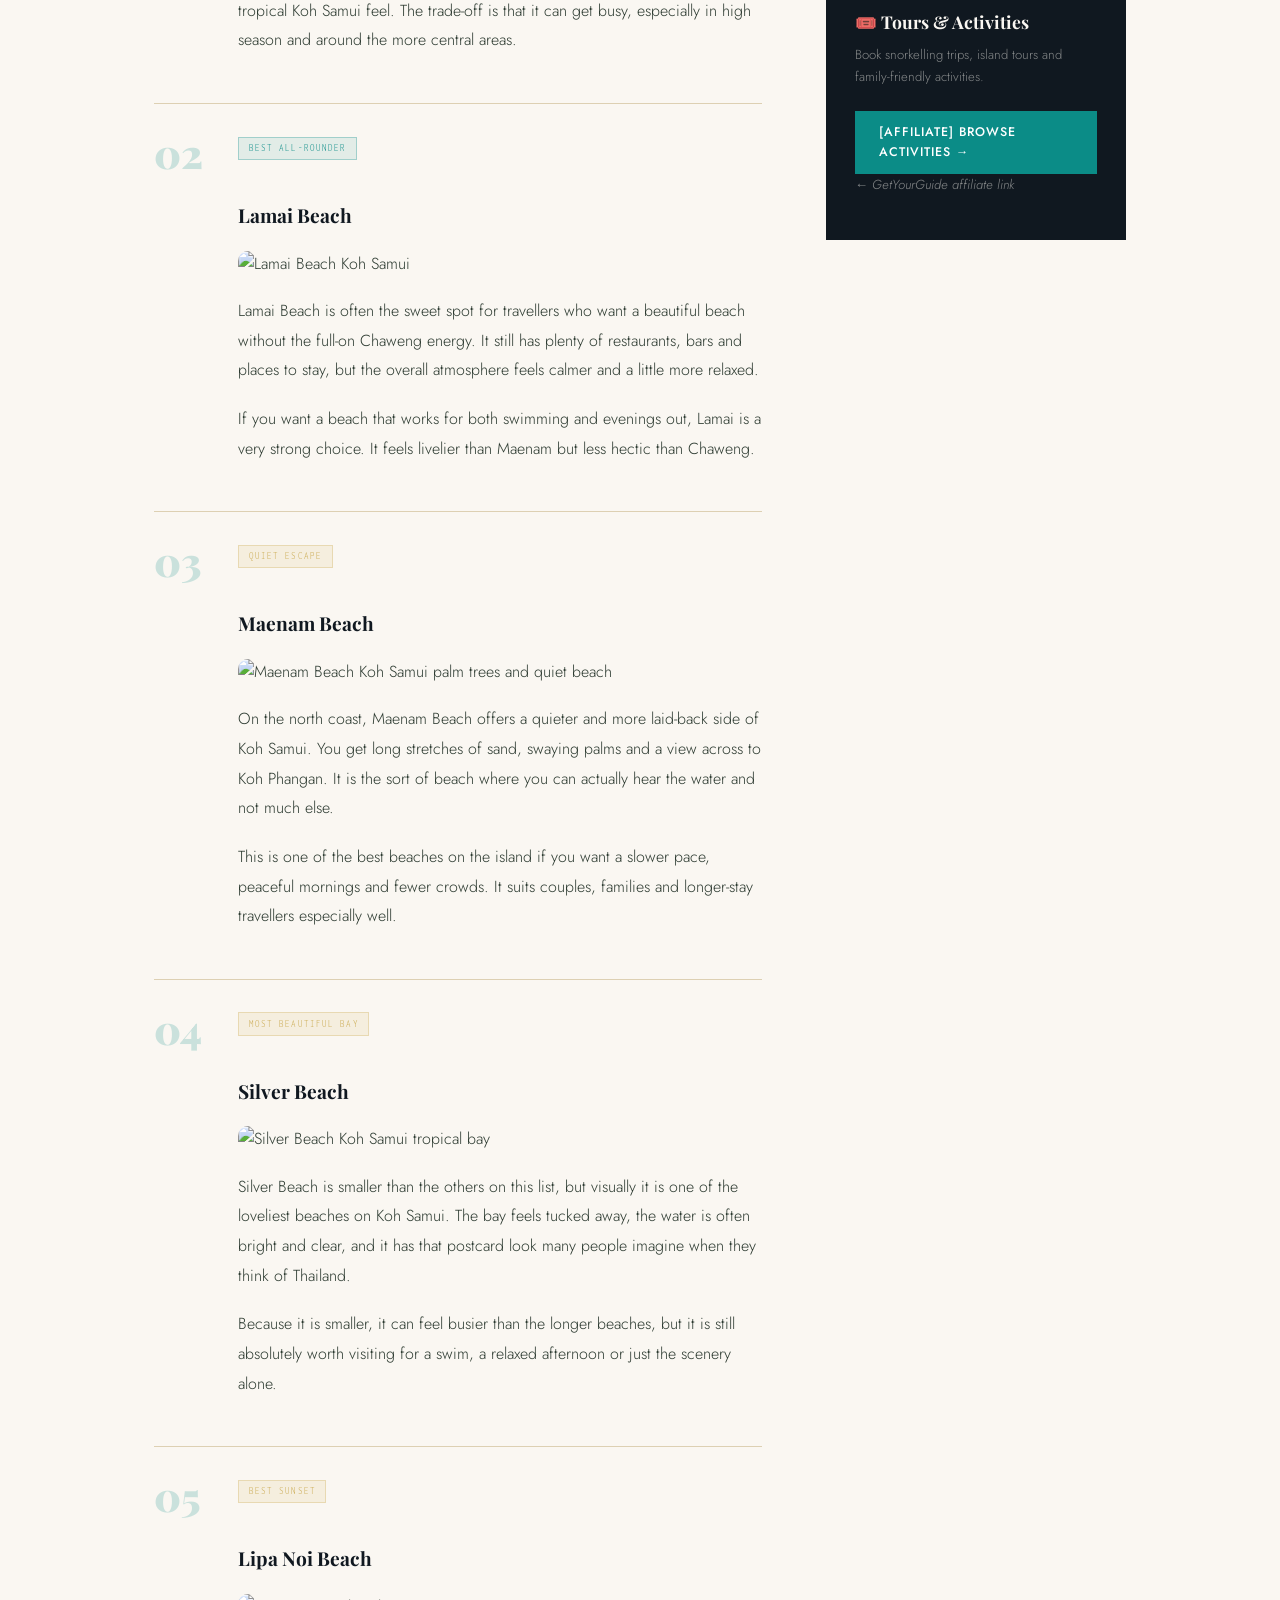
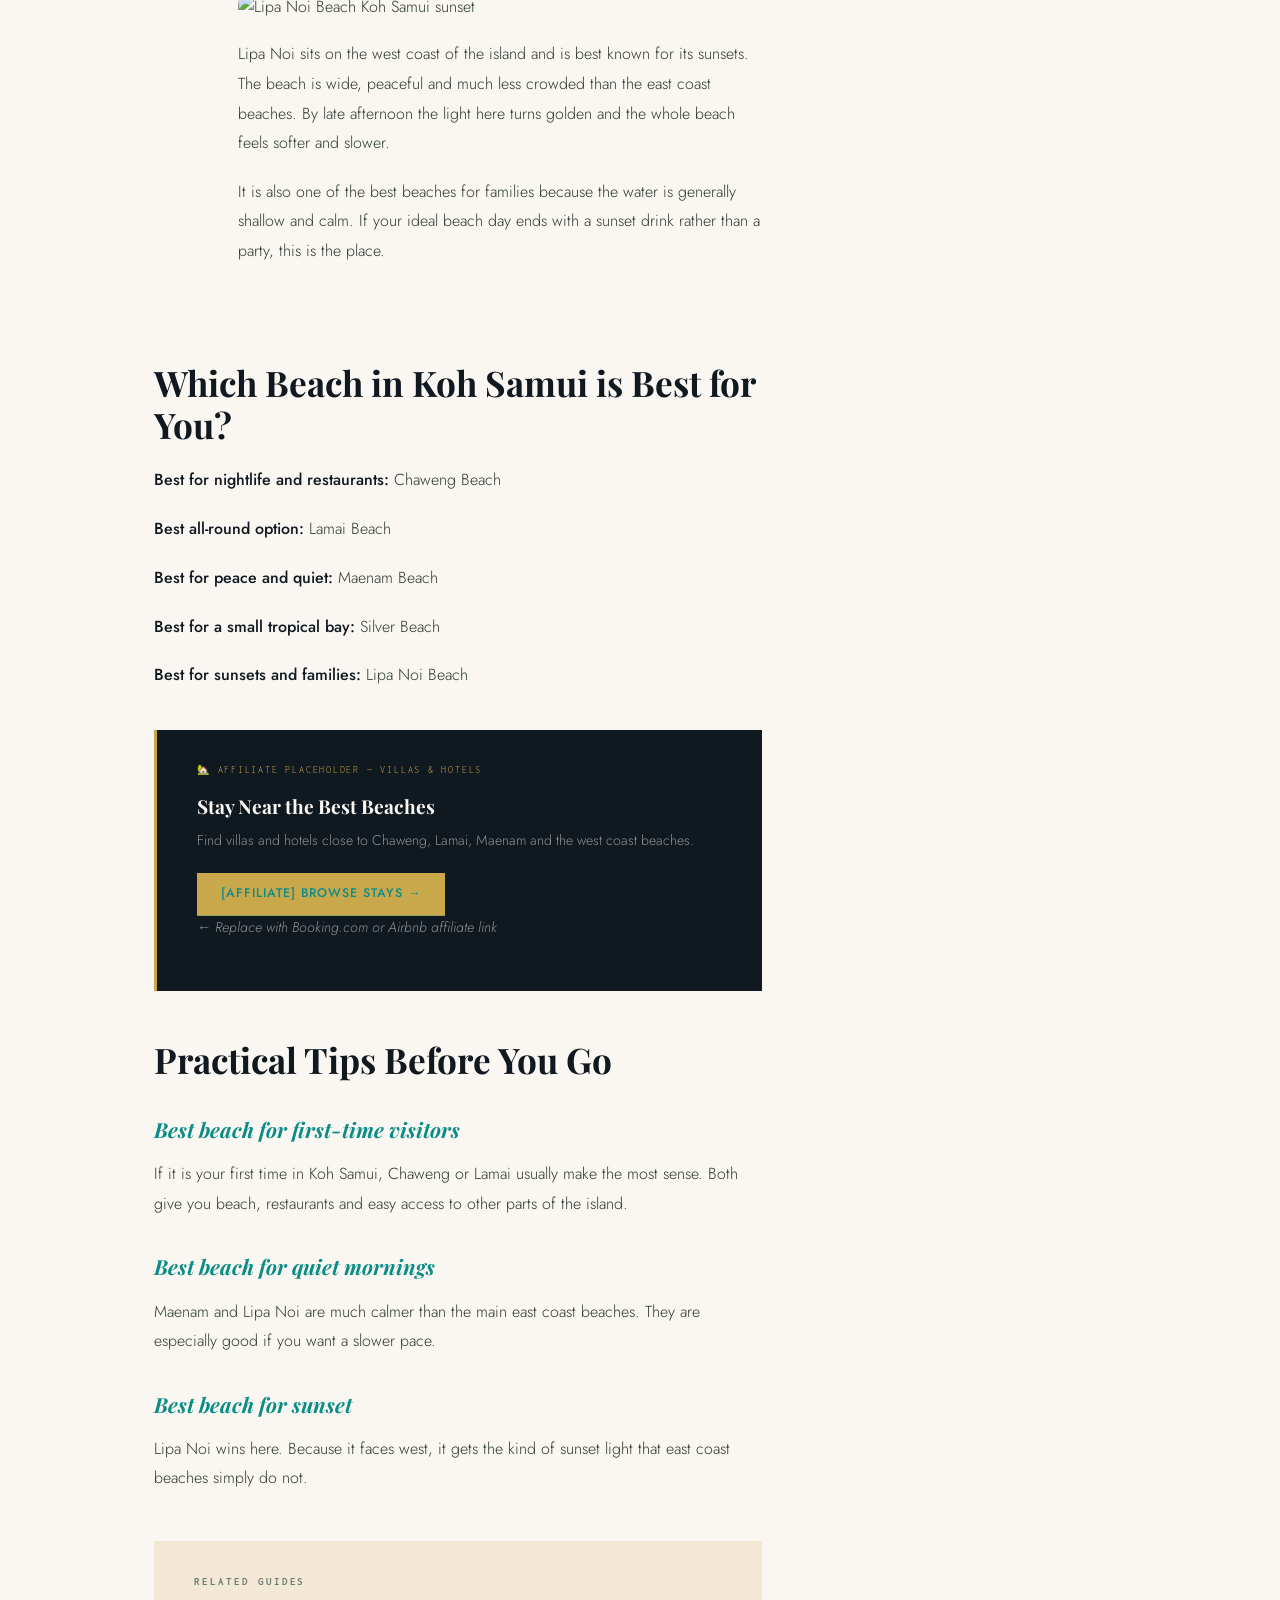
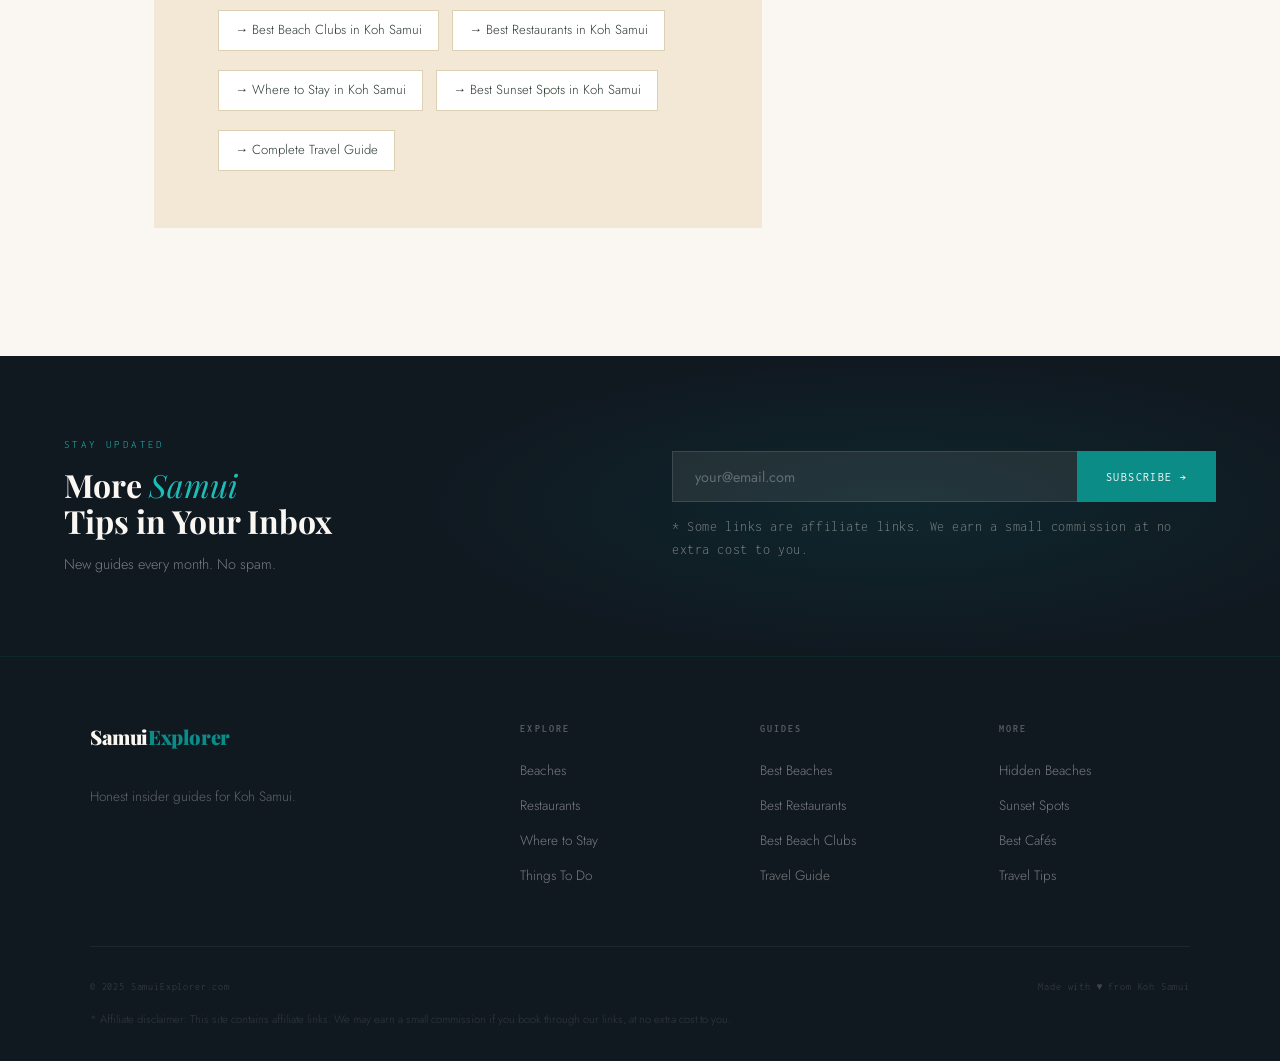
==== commit eb512b1d: "Update best-beaches-koh-samui.htmlbest-beach-clubs-koh-samui.html" ====
--- a/blog/best-beaches-koh-samui.htmlbest-beach-clubs-koh-samui.html
+++ b/blog/best-beaches-koh-samui.htmlbest-beach-clubs-koh-samui.html
@@ -1,201 +1,305 @@
 <!DOCTYPE html>
 <html lang="en">
 <head>
-  <meta charset="UTF-8"><meta name="viewport" content="width=device-width, initial-scale=1.0">
-  <title>Best Beach Clubs in Koh Samui (2025) — Samui Explorer</title>
-  <meta name="description" content="The best beach clubs in Koh Samui — from lively all-day parties to chilled sunset sessions. Honest guide with prices and what to expect.">
-  <meta name="keywords" content="best beach clubs Koh Samui, beach club Samui, Nikki Beach Samui, Ark Bar, beach party Samui">
-  <link rel="canonical" href="https://www.samuiexplorer.com/blog/best-beach-clubs-koh-samui.html">
-  <meta property="og:title" content="Best Beach Clubs in Koh Samui (2025) — Samui Explorer">
-  <meta property="og:url" content="https://www.samuiexplorer.com/blog/best-beach-clubs-koh-samui.html">
+  <meta charset="UTF-8">
+  <meta name="viewport" content="width=device-width, initial-scale=1.0">
+
+  <title>Best Beaches in Koh Samui (2025) — Samui Explorer</title>
+  <meta name="description" content="Discover the best beaches in Koh Samui, from lively Chaweng Beach to peaceful Maenam and sunset-perfect Lipa Noi. Honest guide with tips on where to swim, relax and stay.">
+  <meta name="keywords" content="best beaches Koh Samui, Chaweng Beach, Lamai Beach, Maenam Beach, Lipa Noi Beach, Silver Beach Koh Samui">
+  <link rel="canonical" href="https://www.samuiexplorer.com/blog/best-beaches-koh-samui.html">
+
+  <meta property="og:title" content="Best Beaches in Koh Samui (2025) — Samui Explorer">
+  <meta property="og:description" content="From lively Chaweng to quiet Lipa Noi — these are the best beaches in Koh Samui.">
   <meta property="og:type" content="article">
+  <meta property="og:url" content="https://www.samuiexplorer.com/blog/best-beaches-koh-samui.html">
+
   <link rel="stylesheet" href="../css/style.css">
 </head>
 <body>
+
 <nav class="nav">
   <a href="../index.html" class="nav-logo">
-    <svg viewBox="0 0 40 40" fill="none"><circle cx="20" cy="20" r="18.5" stroke="#0B8C87" stroke-width="1.2"/><line x1="4" y1="22" x2="36" y2="22" stroke="#0B8C87" stroke-width="0.8" opacity="0.4"/><path d="M 12 22 A 8 8 0 0 1 28 22" stroke="#C9A84C" stroke-width="1.6" fill="none" stroke-linecap="round"/><circle cx="20" cy="22" r="2" fill="#C9A84C"/><path d="M 5 27 Q 9 24.5 13 27 Q 17 29.5 20 27 Q 23 24.5 27 27 Q 31 29.5 35 27" stroke="#1DBDB7" stroke-width="1.4" fill="none" stroke-linecap="round"/></svg>
     <span class="nav-wordmark">Samui<span>Explorer</span></span>
   </a>
+
   <ul class="nav-links">
-    <li><a href="../beaches.html">Beaches</a></li>
+    <li><a href="../beaches.html" class="active">Beaches</a></li>
     <li><a href="../restaurants.html">Restaurants</a></li>
     <li><a href="../where-to-stay.html">Stay</a></li>
     <li><a href="../things-to-do.html">Things To Do</a></li>
-    <li><a href="../beach-clubs.html" class="active">Beach Clubs</a></li>
+    <li><a href="../beach-clubs.html">Beach Clubs</a></li>
     <li><a href="../travel-tips.html">Travel Tips</a></li>
     <li><a href="../villas.html" class="nav-cta">Villas</a></li>
   </ul>
+
   <div class="nav-hamburger"><span></span><span></span><span></span></div>
 </nav>
 
 <section class="page-hero">
-  <div class="page-hero-bg" style="background-image:url('https://images.unsplash.com/photo-1507525428034-b723cf961d3e?w=1400&q=80')"></div>
+  <div class="page-hero-bg" style="background-image:url('https://kohplanner.com/wp-content/uploads/2023/05/Chaweng-Beach.jpg')"></div>
   <div class="page-hero-content">
-    <div class="page-hero-eyebrow">Beach Clubs · Ko Samui</div>
-    <h1>Best Beach Clubs in <em>Koh Samui</em></h1>
-    <p class="page-hero-desc">Sunbeds, cocktails, DJs, and ocean views — the complete guide to Koh Samui's beach club scene.</p>
+    <div class="page-hero-eyebrow">Beaches · Koh Samui</div>
+    <h1>Best Beaches in <em>Koh Samui</em></h1>
+    <p class="page-hero-desc">From lively Chaweng to quiet tropical bays and sunset-perfect west coast sands — this is our honest guide to the best beaches in Koh Samui.</p>
   </div>
 </section>
 
 <div class="breadcrumb">
-  <a href="../index.html">Home</a><span class="breadcrumb-sep">›</span>
-  <a href="../beach-clubs.html">Beach Clubs</a><span class="breadcrumb-sep">›</span>
-  <span>Best Beach Clubs in Koh Samui</span>
+  <a href="../index.html">Home</a>
+  <span class="breadcrumb-sep">›</span>
+  <a href="../beaches.html">Beaches</a>
+  <span class="breadcrumb-sep">›</span>
+  <span>Best Beaches in Koh Samui</span>
 </div>
 
 <div class="main-content">
   <article class="article-body">
-    <div style="display:flex;align-items:center;gap:1.5rem;margin-bottom:2.5rem;padding-bottom:2rem;border-bottom:1px solid var(--sand-dk);">
-      <span class="tag">Beach Clubs</span>
-      <span style="font-family:'Inconsolata',monospace;font-size:0.72rem;color:var(--muted);">Updated January 2025</span>
-      <span style="font-family:'Inconsolata',monospace;font-size:0.72rem;color:var(--muted);">6 min read</span>
-    </div>
-
-    <p>Koh Samui's beach club scene has grown considerably in the last decade. What was once a handful of basic beach bars has evolved into a mix of internationally recognised brands and genuinely good locally-owned venues. You can spend a whole day at the right beach club and not want to leave — drinks, food, music, and the sea all in one place.</p>
-    <p>This guide covers the best of them — including what you will actually pay, when to go, and who each one suits.</p>
-
-    <div class="img-placeholder tall">
-      <svg width="48" height="48" viewBox="0 0 24 24" fill="none" stroke="currentColor" stroke-width="1"><rect x="3" y="3" width="18" height="18" rx="2"/><circle cx="8.5" cy="8.5" r="1.5"/><path d="m21 15-5-5L5 21"/></svg>
-      <span>Add hero image — beach club with sunbeds and turquoise water (1200×600px)</span>
-    </div>
-
-    <h2>Top Beach Clubs in Koh Samui</h2>
+
+    <div style="display:flex;align-items:center;gap:1.5rem;margin-bottom:2.5rem;padding-bottom:2rem;border-bottom:1px solid var(--sand-dk);flex-wrap:wrap;">
+      <span class="tag">Beaches</span>
+      <span style="font-family:'Inconsolata',monospace;font-size:0.72rem;color:var(--muted);">Updated March 2026</span>
+      <span style="font-family:'Inconsolata',monospace;font-size:0.72rem;color:var(--muted);">7 min read</span>
+    </div>
+
+    <p>Koh Samui has no shortage of beaches, but not all of them offer the same experience. Some are made for long lazy days with restaurants and beach bars within walking distance, while others are best if you want calm water, fewer people and a more relaxed atmosphere.</p>
+
+    <p>This guide covers the best beaches in Koh Samui depending on what kind of day you want: swimming, sunsets, families, quiet beach walks or a livelier stretch close to restaurants and nightlife.</p>
+
+    <div class="info-box">
+      <div class="info-box-icon">🌴</div>
+      <p><strong>Quick takeaway:</strong> Chaweng is the most famous and lively, Lamai is the best all-rounder, Maenam is ideal for peace and quiet, Silver Beach is the prettiest small bay, and Lipa Noi is the sunset favourite.</p>
+    </div>
+
+    <h2>Best Beaches in Koh Samui</h2>
 
     <div class="top-list">
+
       <div class="top-list-item">
         <div class="top-list-num">01</div>
         <div class="top-list-content">
-          <div class="top-list-badge">Most Famous</div>
-          <h3>Nikki Beach — Lipa Noi</h3>
-          <p>The international name that put Koh Samui's beach club scene on the map. Set on the quieter west coast, Nikki Beach is all white, all day, all beautiful. Sunday brunches here have become legendary — full of groups celebrating something, dancing on the furniture, and spending more than they planned to. A minimum spend applies (typically 2,000–3,000 THB per person at weekends). Go on a Sunday, make a day of it, and plan your Monday to be very quiet.</p>
-        </div>
-      </div>
+          <div class="top-list-badge">Best Overall</div>
+          <h3>Chaweng Beach</h3>
+
+          <img src="https://kohplanner.com/wp-content/uploads/2023/05/Chaweng-Beach.jpg"
+          alt="Chaweng Beach Koh Samui white sand and turquoise water"
+          style="width:100%;border-radius:10px;margin:20px 0;">
+
+          <p>Chaweng Beach is Koh Samui’s best-known beach and for many visitors it is the obvious first stop. The sand is soft, the sea is usually clear and calm, and there is always something happening nearby. Hotels, beach clubs, massage spots, cafés and restaurants all sit within easy reach.</p>
+
+          <p>This is the beach to choose if you want energy, convenience and a classic tropical Koh Samui feel. The trade-off is that it can get busy, especially in high season and around the more central areas.</p>
+        </div>
+      </div>
+
       <div class="top-list-item">
         <div class="top-list-num">02</div>
         <div class="top-list-content">
-          <div class="top-list-badge teal">Best Value</div>
-          <h3>Ark Bar — Chaweng Beach</h3>
-          <p>On the central stretch of Chaweng Beach, Ark Bar is the most reliably busy beach club on the island. Less pretentious than Nikki Beach, no minimum spend, daily pool parties from around 2pm. This is where you come if you want to meet other travellers, dance in the afternoon, and drink something cold. Not for those seeking a quiet sunbed — that is not the point here.</p>
-        </div>
-      </div>
+          <div class="top-list-badge teal">Best All-Rounder</div>
+          <h3>Lamai Beach</h3>
+
+          <img src="https://dynamic-media-cdn.tripadvisor.com/media/photo-o/0a/70/55/0c/lamai-beach.jpg?w=900&h=500&s=1"
+          alt="Lamai Beach Koh Samui"
+          style="width:100%;border-radius:10px;margin:20px 0;">
+
+          <p>Lamai Beach is often the sweet spot for travellers who want a beautiful beach without the full-on Chaweng energy. It still has plenty of restaurants, bars and places to stay, but the overall atmosphere feels calmer and a little more relaxed.</p>
+
+          <p>If you want a beach that works for both swimming and evenings out, Lamai is a very strong choice. It feels livelier than Maenam but less hectic than Chaweng.</p>
+        </div>
+      </div>
+
       <div class="top-list-item">
         <div class="top-list-num">03</div>
         <div class="top-list-content">
-          <div class="top-list-badge">Sunset Views</div>
-          <h3>Beach Republic — Lamai</h3>
-          <p>One of the more design-conscious venues on the island. A cluster of elevated daybeds, a good pool, consistent music programming, and a restaurant that holds its own in the evenings. Lamai is slightly less hectic than Chaweng, which means Beach Republic tends to attract a slightly older crowd who want quality over noise. Highly recommended for a special afternoon.</p>
-        </div>
-      </div>
+          <div class="top-list-badge">Quiet Escape</div>
+          <h3>Maenam Beach</h3>
+
+          <img src="https://images.prestigeonline.com/wp-content/uploads/sites/8/2025/09/25165708/Maenam-Beach.jpg"
+          alt="Maenam Beach Koh Samui palm trees and quiet beach"
+          style="width:100%;border-radius:10px;margin:20px 0;">
+
+          <p>On the north coast, Maenam Beach offers a quieter and more laid-back side of Koh Samui. You get long stretches of sand, swaying palms and a view across to Koh Phangan. It is the sort of beach where you can actually hear the water and not much else.</p>
+
+          <p>This is one of the best beaches on the island if you want a slower pace, peaceful mornings and fewer crowds. It suits couples, families and longer-stay travellers especially well.</p>
+        </div>
+      </div>
+
       <div class="top-list-item">
         <div class="top-list-num">04</div>
         <div class="top-list-content">
-          <h3>CocoTam's — Bophut</h3>
-          <p>A local favourite rather than a full-scale beach club. Bar stools and hammocks on the sand, a friendly local crowd, and a sound system that plays everything except what you expect. Not fancy, genuinely charming. Come for a sundowner and stay for dinner at one of the restaurants nearby in Fisherman's Village.</p>
-        </div>
-      </div>
+          <div class="top-list-badge">Most Beautiful Bay</div>
+          <h3>Silver Beach</h3>
+
+          <img src="https://encrypted-tbn0.gstatic.com/images?q=tbn:ANd9GcTwLb8hYidiUvkqSOS_0K7k0ON6slOKkNrV9w&s"
+          alt="Silver Beach Koh Samui tropical bay"
+          style="width:100%;border-radius:10px;margin:20px 0;">
+
+          <p>Silver Beach is smaller than the others on this list, but visually it is one of the loveliest beaches on Koh Samui. The bay feels tucked away, the water is often bright and clear, and it has that postcard look many people imagine when they think of Thailand.</p>
+
+          <p>Because it is smaller, it can feel busier than the longer beaches, but it is still absolutely worth visiting for a swim, a relaxed afternoon or just the scenery alone.</p>
+        </div>
+      </div>
+
       <div class="top-list-item">
         <div class="top-list-num">05</div>
         <div class="top-list-content">
-          <h3>Jungle Club — Chaweng Hills</h3>
-          <p>Strictly speaking not a beach club — but worth including because it offers something none of the beach-level venues can: a panoramic view across Chaweng Bay from a hillside pool. The vibe is more bohemian, the cocktails are good, and the sunset from up here is something else. The road up is steep so you need a confident driver or a local taxi.</p>
-        </div>
-      </div>
-    </div>
-
-    <div class="img-placeholder medium">
-      <svg width="40" height="40" viewBox="0 0 24 24" fill="none" stroke="currentColor" stroke-width="1"><rect x="3" y="3" width="18" height="18" rx="2"/><circle cx="8.5" cy="8.5" r="1.5"/><path d="m21 15-5-5L5 21"/></svg>
-      <span>Add image — beach club sunbeds and pool at golden hour (800×500px)</span>
-    </div>
-
-    <h2>What to Expect at a Koh Samui Beach Club</h2>
-
-    <h3>Prices and Minimum Spend</h3>
-    <p>Most beach clubs in Koh Samui work on a minimum spend model rather than a flat entry fee. This typically ranges from 500–3,000 THB depending on the day and the venue. Weekend rates are almost always higher. Check the website or call ahead before you show up — minimum spends have increased across most venues in the last few years and are often not prominently advertised.</p>
-
-    <h3>Best Time to Go</h3>
-    <p>Arrive early (by 11am) to secure good sunbeds — at the better venues these are gone by noon at weekends. The most energetic period at most clubs is 2–5pm, with live DJs and maximum activity. If you want the atmosphere but fewer crowds, Sunday mornings after a big Saturday event are often surprisingly good value and atmosphere.</p>
-
-    <div class="info-box">
-      <div class="info-box-icon">💡</div>
-      <p><strong>Insider Tip:</strong> Booking a sunbed or daybed in advance (usually possible online) secures your spot and often comes with a food and drink credit included. It costs the same but means you are not hovering near the entrance waiting for something to open up.</p>
-    </div>
+          <div class="top-list-badge gold">Best Sunset</div>
+          <h3>Lipa Noi Beach</h3>
+
+          <img src="https://www.kohsamuievents.com/wp-content/uploads/2019/01/location-lipa-noi.jpg"
+          alt="Lipa Noi Beach Koh Samui sunset"
+          style="width:100%;border-radius:10px;margin:20px 0;">
+
+          <p>Lipa Noi sits on the west coast of the island and is best known for its sunsets. The beach is wide, peaceful and much less crowded than the east coast beaches. By late afternoon the light here turns golden and the whole beach feels softer and slower.</p>
+
+          <p>It is also one of the best beaches for families because the water is generally shallow and calm. If your ideal beach day ends with a sunset drink rather than a party, this is the place.</p>
+        </div>
+      </div>
+
+    </div>
+
+    <h2>Which Beach in Koh Samui is Best for You?</h2>
+
+    <p><strong>Best for nightlife and restaurants:</strong> Chaweng Beach</p>
+    <p><strong>Best all-round option:</strong> Lamai Beach</p>
+    <p><strong>Best for peace and quiet:</strong> Maenam Beach</p>
+    <p><strong>Best for a small tropical bay:</strong> Silver Beach</p>
+    <p><strong>Best for sunsets and families:</strong> Lipa Noi Beach</p>
 
     <div class="affiliate-box">
-      <div class="affiliate-box-label">🎟️ Affiliate Placeholder — Day Pass / Booking</div>
-      <h4>Book Your Beach Club Day in Advance</h4>
-      <p>Reserve sunbeds and daybeds before you arrive — especially for high season weekends.</p>
-      <a href="#AFFILIATE-GETYOURGUIDE" class="affiliate-btn">[AFFILIATE] Browse Beach Club Passes →</a>
-      <p class="affiliate-placeholder">← Replace with GetYourGuide or Viator beach club affiliate link</p>
-    </div>
-
-    <h2>Beach Clubs by Location</h2>
-    <p><strong>Chaweng:</strong> Most choice, most energy, always busy. Ark Bar, The Kudo Beach Club, and several smaller venues along the beach.</p>
-    <p><strong>Lamai:</strong> Better design, slightly less crowded, better food. Beach Republic and a handful of smaller independent venues.</p>
-    <p><strong>Lipa Noi (west coast):</strong> Nikki Beach. The sunset views here are the best on the island — west-facing means you are looking straight into the sun going down.</p>
-    <p><strong>Bophut:</strong> Lower key, more local, better food nearby. CocoTam's and a few other beach bars rather than full clubs.</p>
-
-    <div class="affiliate-box">
-      <div class="affiliate-box-label">🏡 Affiliate Placeholder — Villas</div>
-      <h4>Stay Near the Best Beach Clubs</h4>
-      <p>Villas and hotels with easy access to Chaweng and Lamai beach clubs.</p>
-      <a href="#AFFILIATE-AIRBNB" class="affiliate-btn gold">[AFFILIATE] Browse Villas →</a>
-      <p class="affiliate-placeholder">← Replace with Airbnb affiliate link</p>
-    </div>
+      <div class="affiliate-box-label">🏡 Affiliate Placeholder — Villas & Hotels</div>
+      <h4>Stay Near the Best Beaches</h4>
+      <p>Find villas and hotels close to Chaweng, Lamai, Maenam and the west coast beaches.</p>
+      <a href="#AFFILIATE-BOOKING" class="affiliate-btn gold">[AFFILIATE] Browse Stays →</a>
+      <p class="affiliate-placeholder">← Replace with Booking.com or Airbnb affiliate link</p>
+    </div>
+
+    <h2>Practical Tips Before You Go</h2>
+
+    <h3>Best beach for first-time visitors</h3>
+    <p>If it is your first time in Koh Samui, Chaweng or Lamai usually make the most sense. Both give you beach, restaurants and easy access to other parts of the island.</p>
+
+    <h3>Best beach for quiet mornings</h3>
+    <p>Maenam and Lipa Noi are much calmer than the main east coast beaches. They are especially good if you want a slower pace.</p>
+
+    <h3>Best beach for sunset</h3>
+    <p>Lipa Noi wins here. Because it faces west, it gets the kind of sunset light that east coast beaches simply do not.</p>
 
     <div class="internal-links">
       <h4>Related Guides</h4>
       <ul>
-        <li><a href="best-beaches-koh-samui.html">→ Best Beaches in Koh Samui</a></li>
+        <li><a href="best-beach-clubs-koh-samui.html">→ Best Beach Clubs in Koh Samui</a></li>
+        <li><a href="best-restaurants-koh-samui.html">→ Best Restaurants in Koh Samui</a></li>
+        <li><a href="where-to-stay-koh-samui.html">→ Where to Stay in Koh Samui</a></li>
         <li><a href="best-sunset-spots-koh-samui.html">→ Best Sunset Spots in Koh Samui</a></li>
-        <li><a href="best-restaurants-koh-samui.html">→ Best Restaurants in Koh Samui</a></li>
-        <li><a href="things-to-do-koh-samui.html">→ Things to Do in Koh Samui</a></li>
         <li><a href="koh-samui-travel-guide.html">→ Complete Travel Guide</a></li>
       </ul>
     </div>
+
   </article>
 
   <aside class="sidebar">
+
+    <div class="sidebar-widget">
+      <h4>Beach Quick Picks</h4>
+      <ul>
+        <li>🌴 <strong>Chaweng</strong> — Best nightlife</li>
+        <li>🍹 <strong>Lamai</strong> — Best all-rounder</li>
+        <li>🌿 <strong>Maenam</strong> — Quiet and relaxed</li>
+        <li>🏝 <strong>Silver Beach</strong> — Prettiest bay</li>
+        <li>🌅 <strong>Lipa Noi</strong> — Best sunsets</li>
+      </ul>
+    </div>
+
     <div class="sidebar-affiliate">
       <h4>🏡 Rent a Villa</h4>
-      <p>Stay close to the action — private villa with pool, your own retreat after a long beach club day.</p>
+      <p>Private villas and beach stays near Koh Samui’s best beaches.</p>
       <a href="#AFFILIATE-AIRBNB" class="affiliate-btn" style="width:100%;justify-content:center;margin-top:0.5rem;">[AFFILIATE] Browse Villas →</a>
       <p class="affiliate-placeholder">← Airbnb affiliate link</p>
     </div>
+
     <div class="sidebar-widget">
-      <h4>Beach Club Quick Picks</h4>
-      <ul>
-        <li>🎉 <strong>Nikki Beach</strong> — Special occasion</li>
-        <li>🍹 <strong>Ark Bar</strong> — Social & budget</li>
-        <li>🌅 <strong>Beach Republic</strong> — Sunset & design</li>
-        <li>🎸 <strong>CocoTam's</strong> — Local & chill</li>
-        <li>🏔️ <strong>Jungle Club</strong> — Views</li>
-      </ul>
-    </div>
+      <h4>Related Guides</h4>
+      <ul>
+        <li><a href="best-beach-clubs-koh-samui.html">Best Beach Clubs</a></li>
+        <li><a href="best-restaurants-koh-samui.html">Best Restaurants</a></li>
+        <li><a href="where-to-stay-koh-samui.html">Where to Stay</a></li>
+        <li><a href="koh-samui-travel-guide.html">Travel Guide</a></li>
+      </ul>
+    </div>
+
     <div class="sidebar-affiliate" style="border-top-color:var(--teal);">
-      <h4>🎓 Book Tours & Activities</h4>
-      <p>Island tours, snorkelling, cooking classes and more.</p>
+      <h4>🎟️ Tours & Activities</h4>
+      <p>Book snorkelling trips, island tours and family-friendly activities.</p>
       <a href="#AFFILIATE-GYG" class="affiliate-btn" style="width:100%;justify-content:center;margin-top:0.5rem;background:var(--teal);">[AFFILIATE] Browse Activities →</a>
       <p class="affiliate-placeholder">← GetYourGuide affiliate link</p>
     </div>
+
   </aside>
 </div>
 
 <div class="newsletter-strip">
-  <div><div class="newsletter-eyebrow">Stay Updated</div><h3>More <em>Samui</em><br>Tips in Your Inbox</h3><p>New guides every month. No spam.</p></div>
-  <div><div class="nl-form"><input class="nl-input" type="email" placeholder="your@email.com"><button class="nl-btn">Subscribe →</button></div><p class="nl-disclaimer">* Some links are affiliate links. We earn a small commission at no extra cost to you.</p></div>
+  <div>
+    <div class="newsletter-eyebrow">Stay Updated</div>
+    <h3>More <em>Samui</em><br>Tips in Your Inbox</h3>
+    <p>New guides every month. No spam.</p>
+  </div>
+  <div>
+    <div class="nl-form">
+      <input class="nl-input" type="email" placeholder="your@email.com">
+      <button class="nl-btn">Subscribe →</button>
+    </div>
+    <p class="nl-disclaimer">* Some links are affiliate links. We earn a small commission at no extra cost to you.</p>
+  </div>
 </div>
 
 <footer class="footer">
   <div class="footer-grid">
-    <div class="footer-brand"><a href="../index.html" class="nav-logo" style="margin-bottom:1rem;display:inline-flex;"><svg width="28" height="28" viewBox="0 0 40 40" fill="none"><circle cx="20" cy="20" r="18.5" stroke="#0B8C87" stroke-width="1.2"/><line x1="4" y1="22" x2="36" y2="22" stroke="#0B8C87" stroke-width="0.8" opacity="0.4"/><path d="M 12 22 A 8 8 0 0 1 28 22" stroke="#C9A84C" stroke-width="1.6" fill="none" stroke-linecap="round"/><circle cx="20" cy="22" r="2" fill="#C9A84C"/><path d="M 5 27 Q 9 24.5 13 27 Q 17 29.5 20 27 Q 23 24.5 27 27 Q 31 29.5 35 27" stroke="#1DBDB7" stroke-width="1.4" fill="none" stroke-linecap="round"/></svg><span class="nav-wordmark" style="color:var(--cream);">Samui<span>Explorer</span></span></a><p>Honest insider guides for Ko Samui.</p></div>
-    <div class="footer-col"><h5>Explore</h5><ul><li><a href="../beaches.html">Beaches</a></li><li><a href="../restaurants.html">Restaurants</a></li><li><a href="../where-to-stay.html">Where to Stay</a></li><li><a href="../things-to-do.html">Things To Do</a></li></ul></div>
-    <div class="footer-col"><h5>Guides</h5><ul><li><a href="best-beaches-koh-samui.html">Best Beaches</a></li><li><a href="best-restaurants-koh-samui.html">Best Restaurants</a></li><li><a href="best-villas-koh-samui.html">Best Villas</a></li><li><a href="koh-samui-travel-guide.html">Travel Guide</a></li></ul></div>
-    <div class="footer-col"><h5>More</h5><ul><li><a href="hidden-beaches-koh-samui.html">Hidden Beaches</a></li><li><a href="best-sunset-spots-koh-samui.html">Sunset Spots</a></li><li><a href="best-cafes-koh-samui.html">Best Cafés</a></li><li><a href="../travel-tips.html">Travel Tips</a></li></ul></div>
-  </div>
-  <div class="footer-bottom"><span>© 2025 SamuiExplorer.com</span><span>Made with ♥ from Ko Samui</span></div>
+    <div class="footer-brand">
+      <a href="../index.html" class="nav-logo" style="margin-bottom:1rem;display:inline-flex;">
+        <span class="nav-wordmark" style="color:var(--cream);">Samui<span>Explorer</span></span>
+      </a>
+      <p>Honest insider guides for Koh Samui.</p>
+    </div>
+
+    <div class="footer-col">
+      <h5>Explore</h5>
+      <ul>
+        <li><a href="../beaches.html">Beaches</a></li>
+        <li><a href="../restaurants.html">Restaurants</a></li>
+        <li><a href="../where-to-stay.html">Where to Stay</a></li>
+        <li><a href="../things-to-do.html">Things To Do</a></li>
+      </ul>
+    </div>
+
+    <div class="footer-col">
+      <h5>Guides</h5>
+      <ul>
+        <li><a href="best-beaches-koh-samui.html">Best Beaches</a></li>
+        <li><a href="best-restaurants-koh-samui.html">Best Restaurants</a></li>
+        <li><a href="best-beach-clubs-koh-samui.html">Best Beach Clubs</a></li>
+        <li><a href="koh-samui-travel-guide.html">Travel Guide</a></li>
+      </ul>
+    </div>
+
+    <div class="footer-col">
+      <h5>More</h5>
+      <ul>
+        <li><a href="hidden-beaches-koh-samui.html">Hidden Beaches</a></li>
+        <li><a href="best-sunset-spots-koh-samui.html">Sunset Spots</a></li>
+        <li><a href="best-cafes-koh-samui.html">Best Cafés</a></li>
+        <li><a href="../travel-tips.html">Travel Tips</a></li>
+      </ul>
+    </div>
+  </div>
+
+  <div class="footer-bottom">
+    <span>© 2025 SamuiExplorer.com</span>
+    <span>Made with ♥ from Koh Samui</span>
+  </div>
+
   <p class="footer-disclaimer">* Affiliate disclaimer: This site contains affiliate links. We may earn a small commission if you book through our links, at no extra cost to you.</p>
 </footer>
+
 <script src="../js/main.js"></script>
 </body>
 </html>
